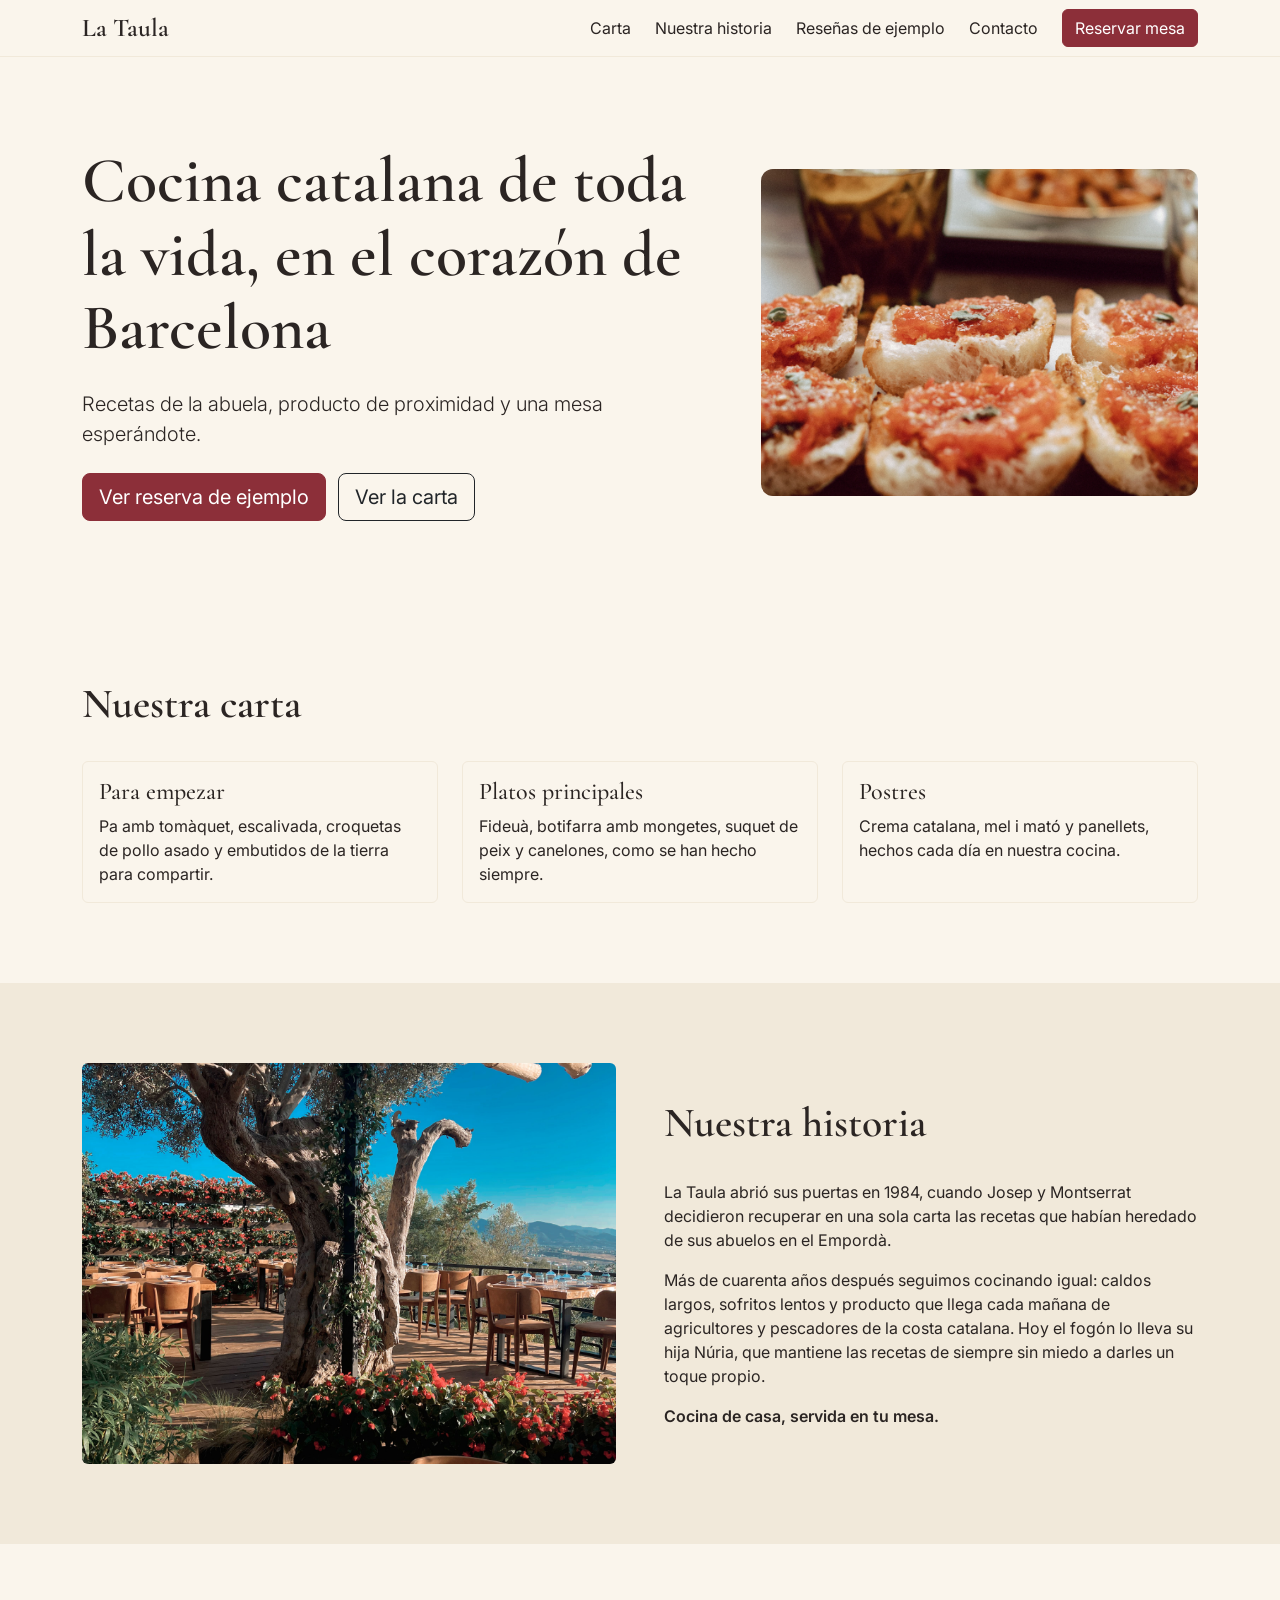
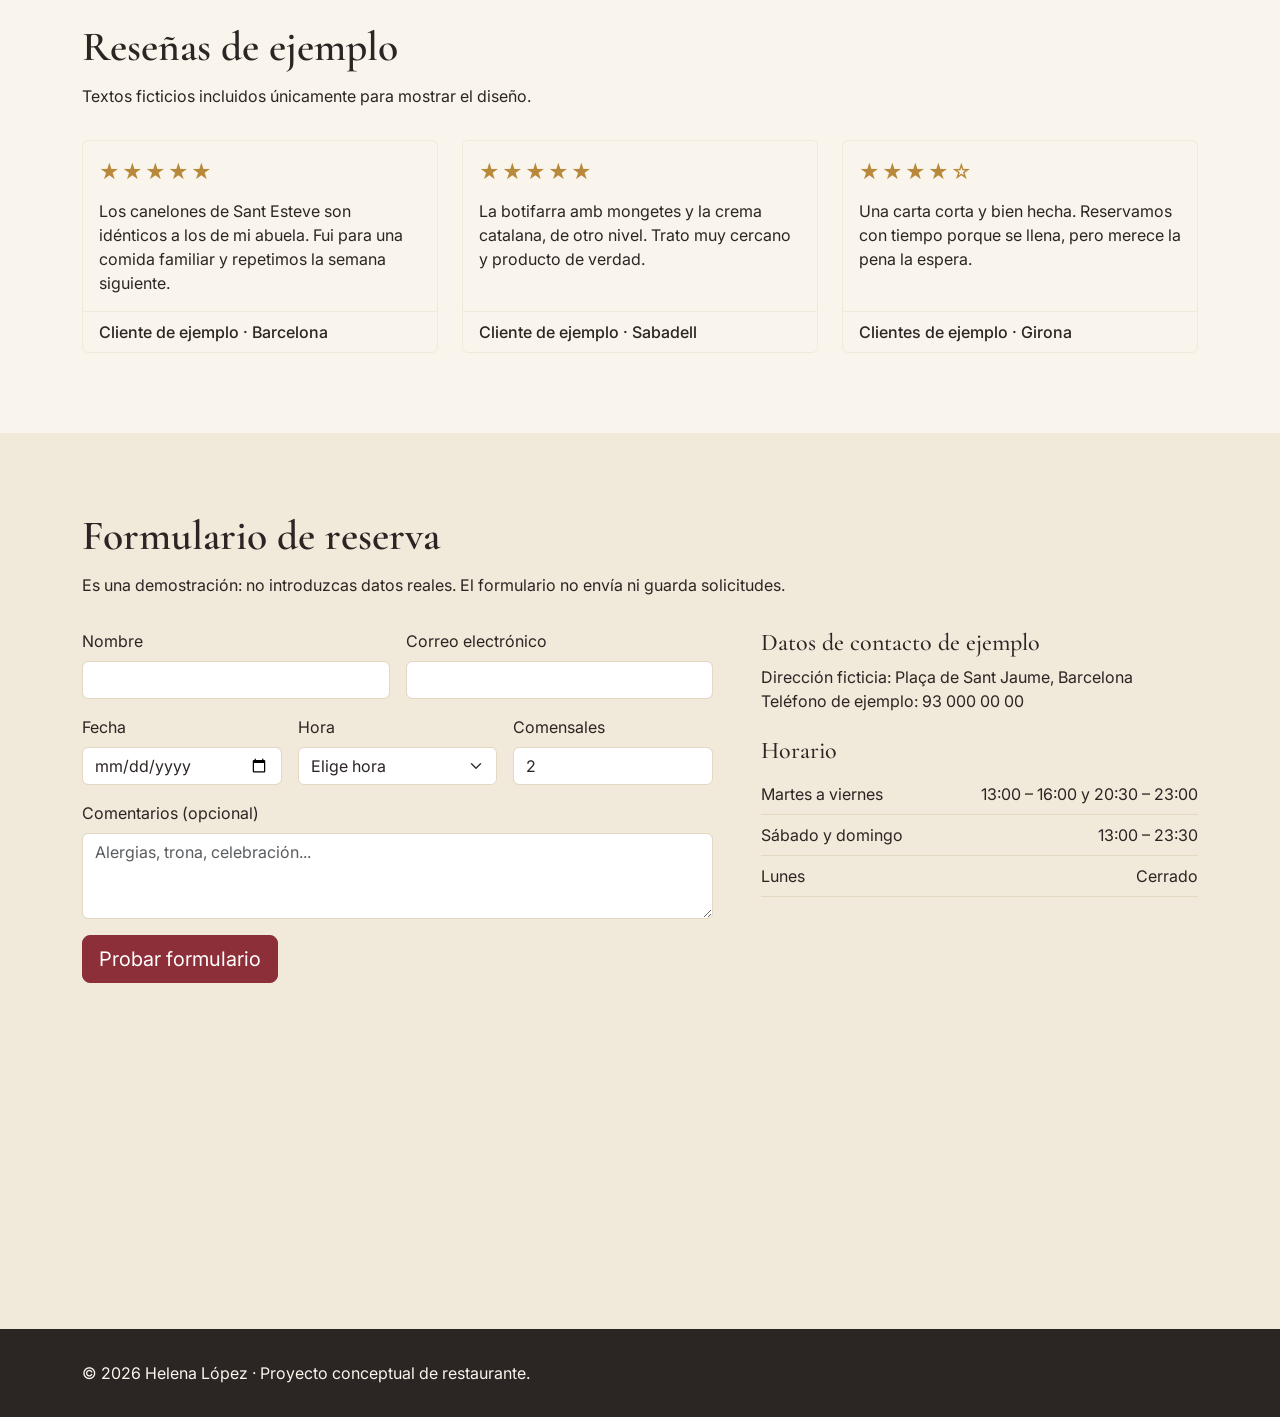
==== index.html @ 728636de "Configura portada para compartir Co-authored-by: Copilot <223556219+Copilot@users.noreply.github.com" ====
<!DOCTYPE html>
<html lang="es">

<head>
    <meta charset="UTF-8">
    <meta name="viewport" content="width=device-width, initial-scale=1">
    <title>La Taula — Cocina catalana tradicional en Barcelona</title>
    <meta name="description"
        content="Restaurante de cocina catalana tradicional en Barcelona. Recetas de siempre, producto de proximidad y una mesa esperándote.">
    <meta property="og:type" content="website">
    <meta property="og:title" content="La Taula — Cocina catalana tradicional en Barcelona">
    <meta property="og:description"
        content="Un proyecto conceptual de restaurante catalán: sabores de casa, tradición y diseño web.">
    <meta property="og:image" content="https://la-taula.vercel.app/img/cover.svg">
    <meta property="og:image:width" content="1200">
    <meta property="og:image:height" content="630">
    <meta name="twitter:card" content="summary_large_image">
    <meta name="twitter:image" content="https://la-taula.vercel.app/img/cover.svg">

    <link rel="preconnect" href="https://fonts.googleapis.com">
    <link rel="preconnect" href="https://fonts.gstatic.com" crossorigin>
    <link
        href="https://fonts.googleapis.com/css2?family=Cormorant+Garamond:wght@500;600;700&family=Inter:wght@400;500;600&display=swap"
        rel="stylesheet">

    <link href="https://cdn.jsdelivr.net/npm/bootstrap@5.3.3/dist/css/bootstrap.min.css" rel="stylesheet">
    <link href="css/style.css" rel="stylesheet">
</head>

<body>

    <header>
        <nav class="navbar navbar-expand-lg fixed-top">
            <div class="container">
                <a class="navbar-brand" href="#inicio">La Taula</a>
                <button class="navbar-toggler" type="button" data-bs-toggle="collapse" data-bs-target="#menu"
                    aria-controls="menu" aria-expanded="false" aria-label="Abrir menú">
                    <span class="navbar-toggler-icon"></span>
                </button>
                <div class="collapse navbar-collapse" id="menu">
                    <ul class="navbar-nav ms-auto align-items-lg-center gap-lg-2">
                        <li class="nav-item"><a class="nav-link" href="#carta">Carta</a></li>
                        <li class="nav-item"><a class="nav-link" href="#historia">Nuestra historia</a></li>
                        <li class="nav-item"><a class="nav-link" href="#opiniones">Reseñas de ejemplo</a></li>
                        <li class="nav-item"><a class="nav-link" href="#contacto">Contacto</a></li>
                        <li class="nav-item ms-lg-2"><a class="btn btn-primary" href="#contacto">Reservar mesa</a></li>
                    </ul>
                </div>
            </div>
        </nav>
    </header>

    <main>

        <section id="inicio" class="hero">
            <div class="container">
                <div class="row align-items-center g-5">
                    <div class="col-lg-7">
                        <h1>Cocina catalana de toda la vida, en el corazón de Barcelona</h1>
                        <p class="lead my-4">
                            Recetas de la abuela, producto de proximidad y una mesa esperándote.
                        </p>
                        <a class="btn btn-primary btn-lg me-2" href="#contacto">Ver reserva de ejemplo</a>
                        <a class="btn btn-outline-dark btn-lg" href="#carta">Ver la carta</a>
                    </div>
                    <div class="col-lg-5">
                        <div class="hero-img"><img src="img/hero.jpg" class="img-fluid rounded"
                                alt="Plato de cocina catalana servido en la mesa">
                        </div>
                    </div>
                </div>
            </div>
        </section>

        <section id="carta" class="section">
            <div class="container">
                <h2>Nuestra carta</h2>

                <div class="row g-4">

                    <div class="col-md-4">
                        <article class="card h-100">
                            <div class="card-body">
                                <h3 class="card-title h4">Para empezar</h3>
                                <p class="card-text">Pa amb tomàquet, escalivada, croquetas de pollo asado y embutidos
                                    de la tierra para compartir.</p>
                            </div>
                        </article>
                    </div>

                    <div class="col-md-4">
                        <article class="card h-100">
                            <div class="card-body">
                                <h3 class="card-title h4">Platos principales</h3>
                                <p class="card-text">Fideuà, botifarra amb mongetes, suquet de peix y canelones, como
                                    se han hecho siempre.</p>
                            </div>
                        </article>
                    </div>

                    <div class="col-md-4">
                        <article class="card h-100">
                            <div class="card-body">
                                <h3 class="card-title h4">Postres</h3>
                                <p class="card-text">Crema catalana, mel i mató y panellets, hechos cada día en nuestra
                                    cocina.</p>
                            </div>
                        </article>
                    </div>

                </div>
            </div>
        </section>

        <section id="historia" class="section section-alt">
            <div class="container">
                <div class="row align-items-center g-5">

                    <div class="col-md-6">
                        <h2>Nuestra historia</h2>
                        <p>
                            La Taula abrió sus puertas en 1984, cuando Josep y Montserrat decidieron
                            recuperar en una sola carta las recetas que habían heredado de sus abuelos
                            en el Empordà.
                        </p>
                        <p>
                            Más de cuarenta años después seguimos cocinando igual: caldos largos, sofritos
                            lentos y producto que llega cada mañana de agricultores y pescadores de la
                            costa catalana. Hoy el fogón lo lleva su hija Núria, que mantiene las
                            recetas de siempre sin miedo a darles un toque propio.
                        </p>
                        <p class="mb-0 fw-semibold">Cocina de casa, servida en tu mesa.</p>
                    </div>

                    <div class="col-md-6 order-md-first">
                        <img src="img/historia.jpg" class="img-fluid rounded historia-img"
                            alt="Interior de un restaurante de cocina catalana">
                    </div>

                </div>
            </div>
        </section>

        <section id="opiniones" class="section">
            <div class="container">
                <h2>Reseñas de ejemplo</h2>
                <p class="section-intro">Textos ficticios incluidos únicamente para mostrar el diseño.</p>

                <div class="row g-4">

                    <div class="col-md-4">
                        <figure class="card h-100 mb-0">
                            <div class="card-body">
                                <p class="estrellas" aria-label="5 de 5 estrellas">★★★★★</p>
                                <blockquote class="card-text">
                                    Los canelones de Sant Esteve son idénticos a los de mi abuela. Fui para una comida
                                    familiar y repetimos la semana siguiente.
                                </blockquote>
                            </div>
                            <figcaption class="card-footer">Cliente de ejemplo · Barcelona</figcaption>
                        </figure>
                    </div>

                    <div class="col-md-4">
                        <figure class="card h-100 mb-0">
                            <div class="card-body">
                                <p class="estrellas" aria-label="5 de 5 estrellas">★★★★★</p>
                                <blockquote class="card-text">
                                    La botifarra amb mongetes y la crema catalana, de otro nivel. Trato muy cercano y
                                    producto de verdad.
                                </blockquote>
                            </div>
                            <figcaption class="card-footer">Cliente de ejemplo · Sabadell</figcaption>
                        </figure>
                    </div>

                    <div class="col-md-4">
                        <figure class="card h-100 mb-0">
                            <div class="card-body">
                                <p class="estrellas" aria-label="4 de 5 estrellas">★★★★☆</p>
                                <blockquote class="card-text">
                                    Una carta corta y bien hecha. Reservamos con tiempo porque se llena, pero merece la
                                    pena la espera.
                                </blockquote>
                            </div>
                            <figcaption class="card-footer">Clientes de ejemplo · Girona</figcaption>
                        </figure>
                    </div>

                </div>
            </div>
        </section>

        <section id="contacto" class="section section-alt">
            <div class="container">
                <h2>Formulario de reserva</h2>
                <p class="section-intro">Es una demostración: no introduzcas datos reales. El formulario no envía ni
                    guarda solicitudes.</p>

                <div class="row g-5">

                    <div class="col-lg-7">
                        <form id="form-reserva">
                            <div class="row g-3">

                                <div class="col-md-6">
                                    <label for="nombre" class="form-label">Nombre</label>
                                    <input type="text" class="form-control" id="nombre" required>
                                </div>

                                <div class="col-md-6">
                                    <label for="email" class="form-label">Correo electrónico</label>
                                    <input type="email" class="form-control" id="email" required>
                                </div>

                                <div class="col-md-4">
                                    <label for="fecha" class="form-label">Fecha</label>
                                    <input type="date" class="form-control" id="fecha" required>
                                </div>

                                <div class="col-md-4">
                                    <label for="hora" class="form-label">Hora</label>
                                    <select class="form-select" id="hora" required>
                                        <option value="" selected disabled>Elige hora</option>
                                        <option>13:00</option>
                                        <option>13:30</option>
                                        <option>14:00</option>
                                        <option>14:30</option>
                                        <option>20:30</option>
                                        <option>21:00</option>
                                        <option>21:30</option>
                                    </select>
                                </div>

                                <div class="col-md-4">
                                    <label for="comensales" class="form-label">Comensales</label>
                                    <input type="number" class="form-control" id="comensales" min="1" max="12" value="2"
                                        required>
                                </div>

                                <div class="col-12">
                                    <label for="mensaje" class="form-label">Comentarios (opcional)</label>
                                    <textarea class="form-control" id="mensaje" rows="3"
                                        placeholder="Alergias, trona, celebración..."></textarea>
                                </div>

                                <div class="col-12">
                                    <button type="submit" class="btn btn-primary btn-lg">Probar formulario</button>
                                </div>

                            </div>
                        </form>

                        <div id="aviso-reserva" class="alert alert-info d-none mt-4" role="status">
                            Gracias, hemos recibido tu solicitud. Te confirmaremos la reserva por correo.
                        </div>
                    </div>

                    <div class="col-lg-5">
                        <h3 class="h4">Datos de contacto de ejemplo</h3>
                        <p>Dirección ficticia: Plaça de Sant Jaume, Barcelona<br>Teléfono de ejemplo: 93 000 00 00</p>

                        <h3 class="h4 mt-4">Horario</h3>
                        <ul class="list-unstyled horario">
                            <li><span>Martes a viernes</span><span>13:00 – 16:00 y 20:30 – 23:00</span></li>
                            <li><span>Sábado y domingo</span><span>13:00 – 23:30</span></li>
                            <li><span>Lunes</span><span>Cerrado</span></li>
                        </ul>

                        <div class="ratio ratio-4x3 mt-4">
                            <iframe src="https://www.google.com/maps?q=Pla%C3%A7a+de+Sant+Jaume,+Barcelona&output=embed"
                                title="Mapa de referencia en Plaça de Sant Jaume" loading="lazy" style="border:0"
                                allowfullscreen></iframe>
                        </div>
                    </div>

                </div>
            </div>
        </section>

    </main>

    <footer class="footer">
        <div class="container">
            <p class="mb-0">© 2026 Helena López · Proyecto conceptual de restaurante.</p>
        </div>
    </footer>

    <script src="https://cdn.jsdelivr.net/npm/bootstrap@5.3.3/dist/js/bootstrap.bundle.min.js"></script>

    <script>
        const form = document.getElementById("form-reserva");
        const aviso = document.getElementById("aviso-reserva");

        form.addEventListener("submit", (event) => {
            event.preventDefault();
            aviso.classList.remove("d-none");
            form.reset();
        });
    </script>
</body>

</html>
---- css/style.css ----
:root {
    --color-fondo: #FAF5EC;
    --color-texto: #2B2523;
    --color-acento: #8C2F39;
    --color-detalle: #B8893B;
    --color-fondo-alt: #F1E9DA;

    --fuente-titulos: "Cormorant Garamond", serif;
    --fuente-texto: "Inter", system-ui, sans-serif;

    --bs-body-bg: var(--color-fondo);
    --bs-body-color: var(--color-texto);
    --bs-body-font-family: var(--fuente-texto);
    --bs-link-color: var(--color-acento);
    --bs-link-hover-color: #6f232c;
}

html {
    scroll-behavior: smooth;
    scroll-padding-top: 80px;
}

h1,
h2,
h3,
.navbar-brand {
    font-family: var(--fuente-titulos);
    font-weight: 600;
    line-height: 1.15;
}

h1 {
    font-size: clamp(2.4rem, 6vw, 4rem);
}

h2 {
    font-size: clamp(1.9rem, 4vw, 2.6rem);
    margin-bottom: 2rem;
}

.navbar {
    background-color: rgba(250, 245, 236, 0.95);
    border-bottom: 1px solid var(--color-fondo-alt);
}

.navbar-brand {
    font-size: 1.6rem;
    color: var(--color-texto);
}

.nav-link {
    color: var(--color-texto);
}

.nav-link:hover {
    color: var(--color-acento);
}

.btn-primary {
    --bs-btn-bg: var(--color-acento);
    --bs-btn-border-color: var(--color-acento);
    --bs-btn-hover-bg: #6f232c;
    --bs-btn-hover-border-color: #6f232c;
    --bs-btn-active-bg: #6f232c;
    --bs-btn-active-border-color: #6f232c;
    --bs-btn-color: #fff;
    --bs-btn-hover-color: #fff;
}

.hero {
    padding: 9rem 0 5rem;
}

.section {
    padding: 5rem 0;
}

.section-alt {
    background-color: var(--color-fondo-alt);
}

.hero-img {
    background-color: var(--color-fondo-alt);
    border-radius: 12px;
    overflow: hidden;
    aspect-ratio: 4 / 3;
}

.hero-img img,
.historia-img {
    display: block;
    width: 100%;
    height: 100%;
    object-fit: cover;
}

.historia-img {
    height: auto;
    aspect-ratio: 4 / 3;
    background-color: #E4D8C3;
    border-radius: 12px;
}

.section-intro {
    margin-top: -1.25rem;
    margin-bottom: 2rem;
}

.card {
    border-color: var(--color-fondo-alt);
}

.estrellas {
    color: var(--color-detalle);
    font-size: 1.25rem;
    letter-spacing: 2px;
    margin-bottom: 0.75rem;
}

.card-footer {
    background-color: transparent;
    border-top: 1px solid var(--color-fondo-alt);
    font-weight: 500;
}

.form-control,
.form-select {
    background-color: #fff;
    border-color: #E4D8C3;
}

.form-control:focus,
.form-select:focus {
    border-color: var(--color-acento);
    box-shadow: 0 0 0 0.25rem rgba(140, 47, 57, 0.2);
}

.horario li {
    display: flex;
    flex-wrap: wrap;
    justify-content: space-between;
    gap: 1rem;
    padding: 0.5rem 0;
    border-bottom: 1px solid #E4D8C3;
}

.footer {
    background-color: var(--color-texto);
    color: var(--color-fondo);
    padding: 2rem 0;
}
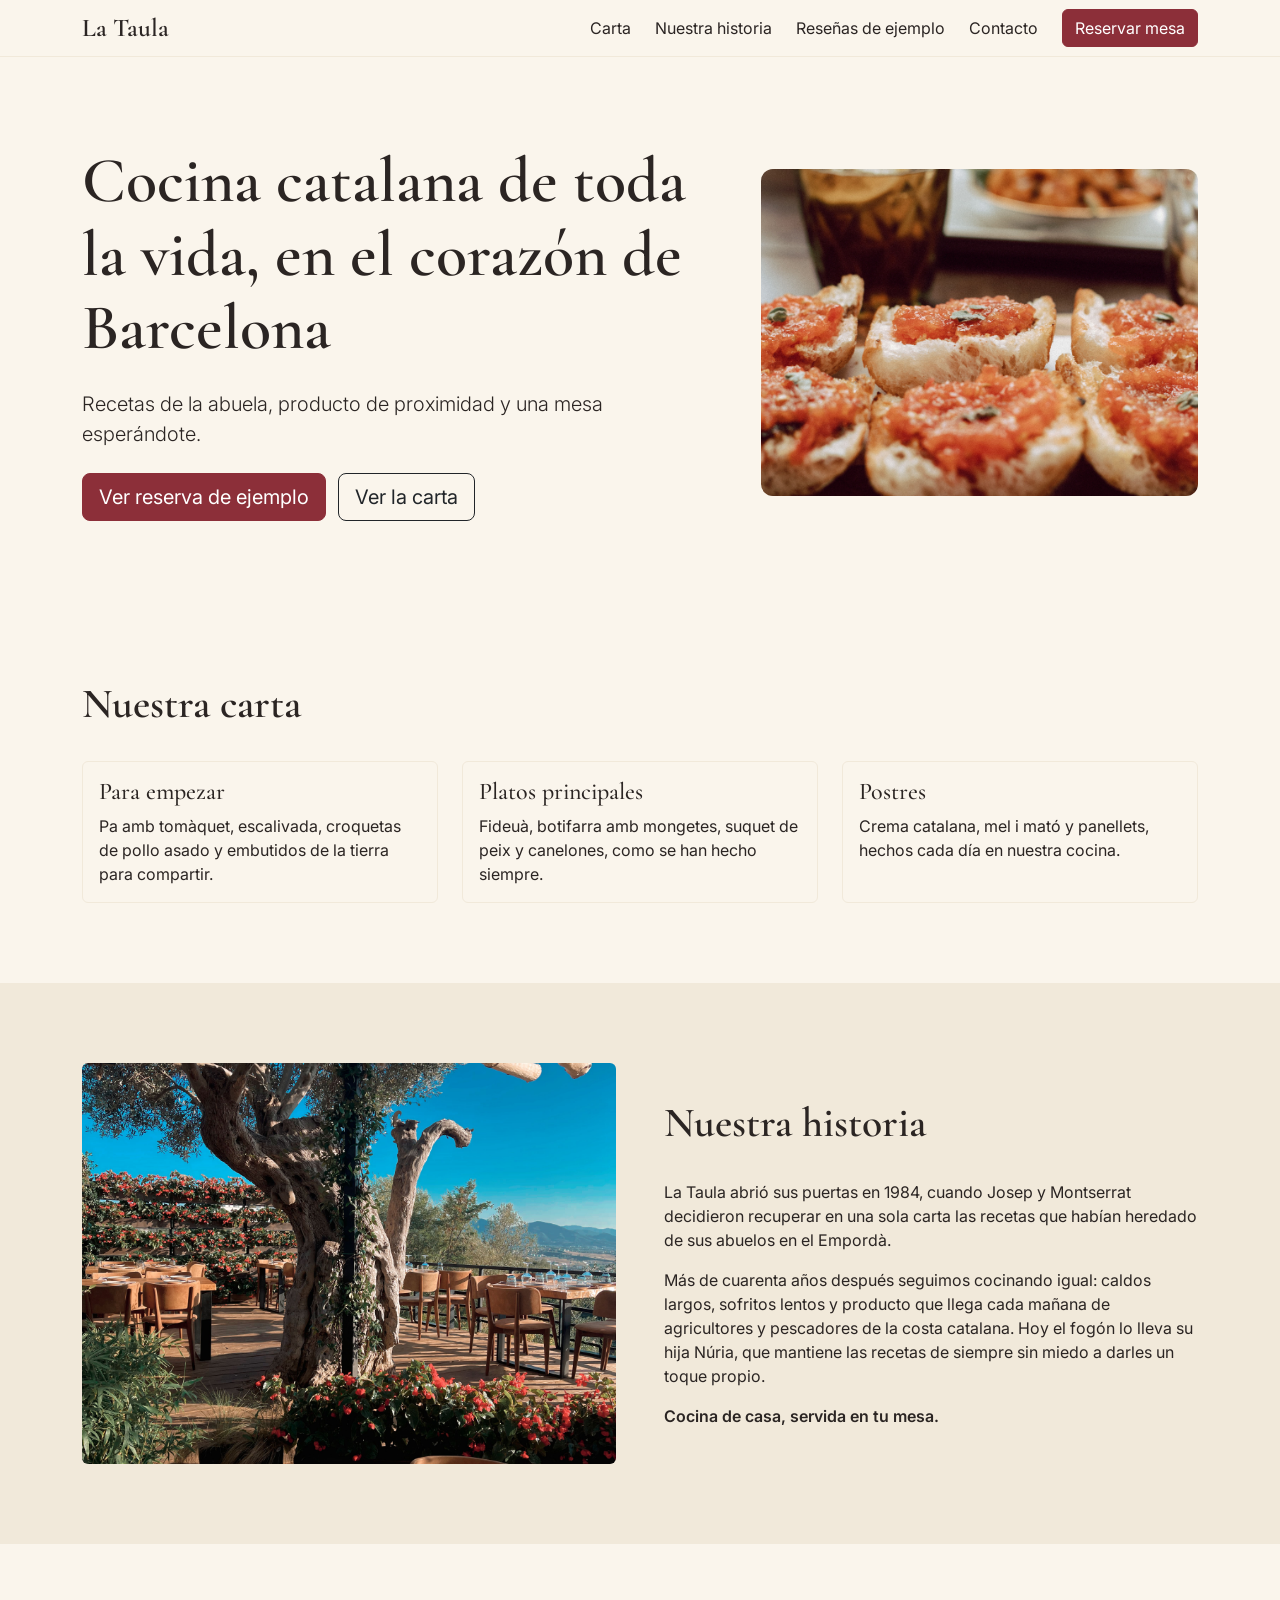
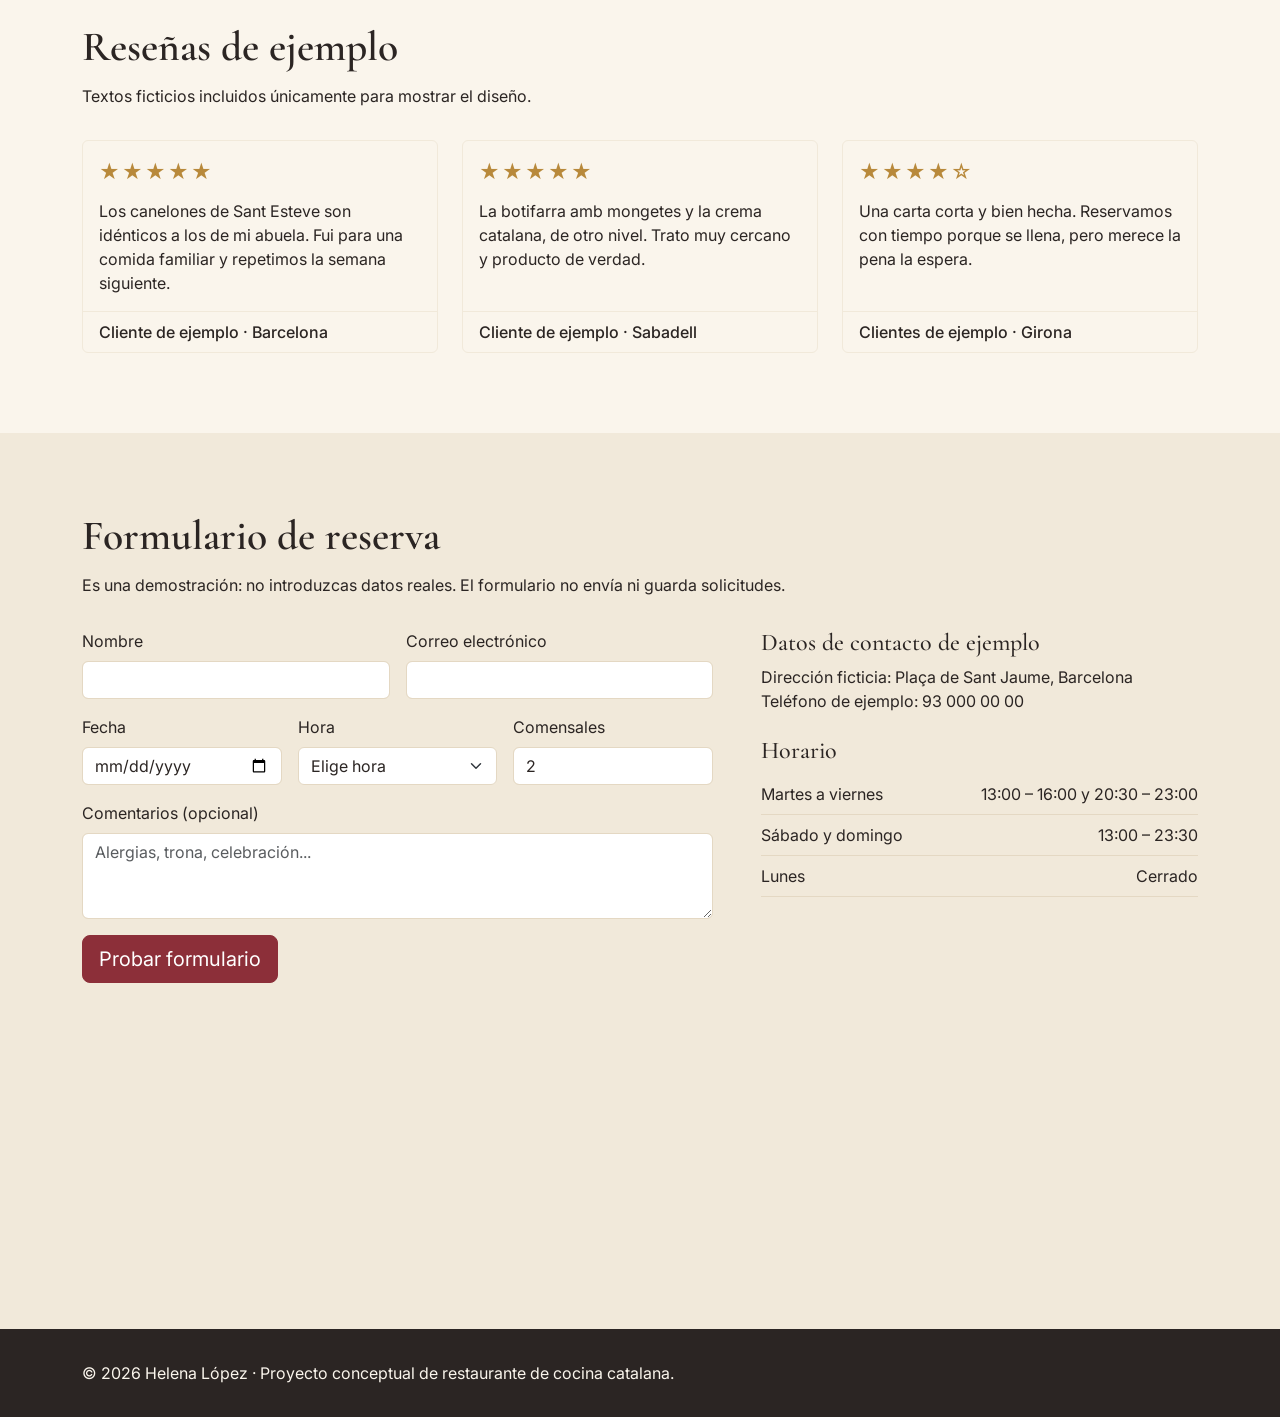
==== commit 8514af9e: "Describe el concepto del restaurante en el pie de página" ====
--- a/index.html
+++ b/index.html
@@ -4,7 +4,7 @@
 <head>
     <meta charset="UTF-8">
     <meta name="viewport" content="width=device-width, initial-scale=1">
-    <title>La Taula — Cocina catalana tradicional en Barcelona</title>
+    <title>La Taula</title>
     <meta name="description"
         content="Restaurante de cocina catalana tradicional en Barcelona. Recetas de siempre, producto de proximidad y una mesa esperándote.">
     <meta property="og:type" content="website">
@@ -282,7 +282,7 @@
 
     <footer class="footer">
         <div class="container">
-            <p class="mb-0">© 2026 Helena López · Proyecto conceptual de restaurante.</p>
+            <p class="mb-0">© 2026 Helena López · Proyecto conceptual de restaurante de cocina catalana.</p>
         </div>
     </footer>
 
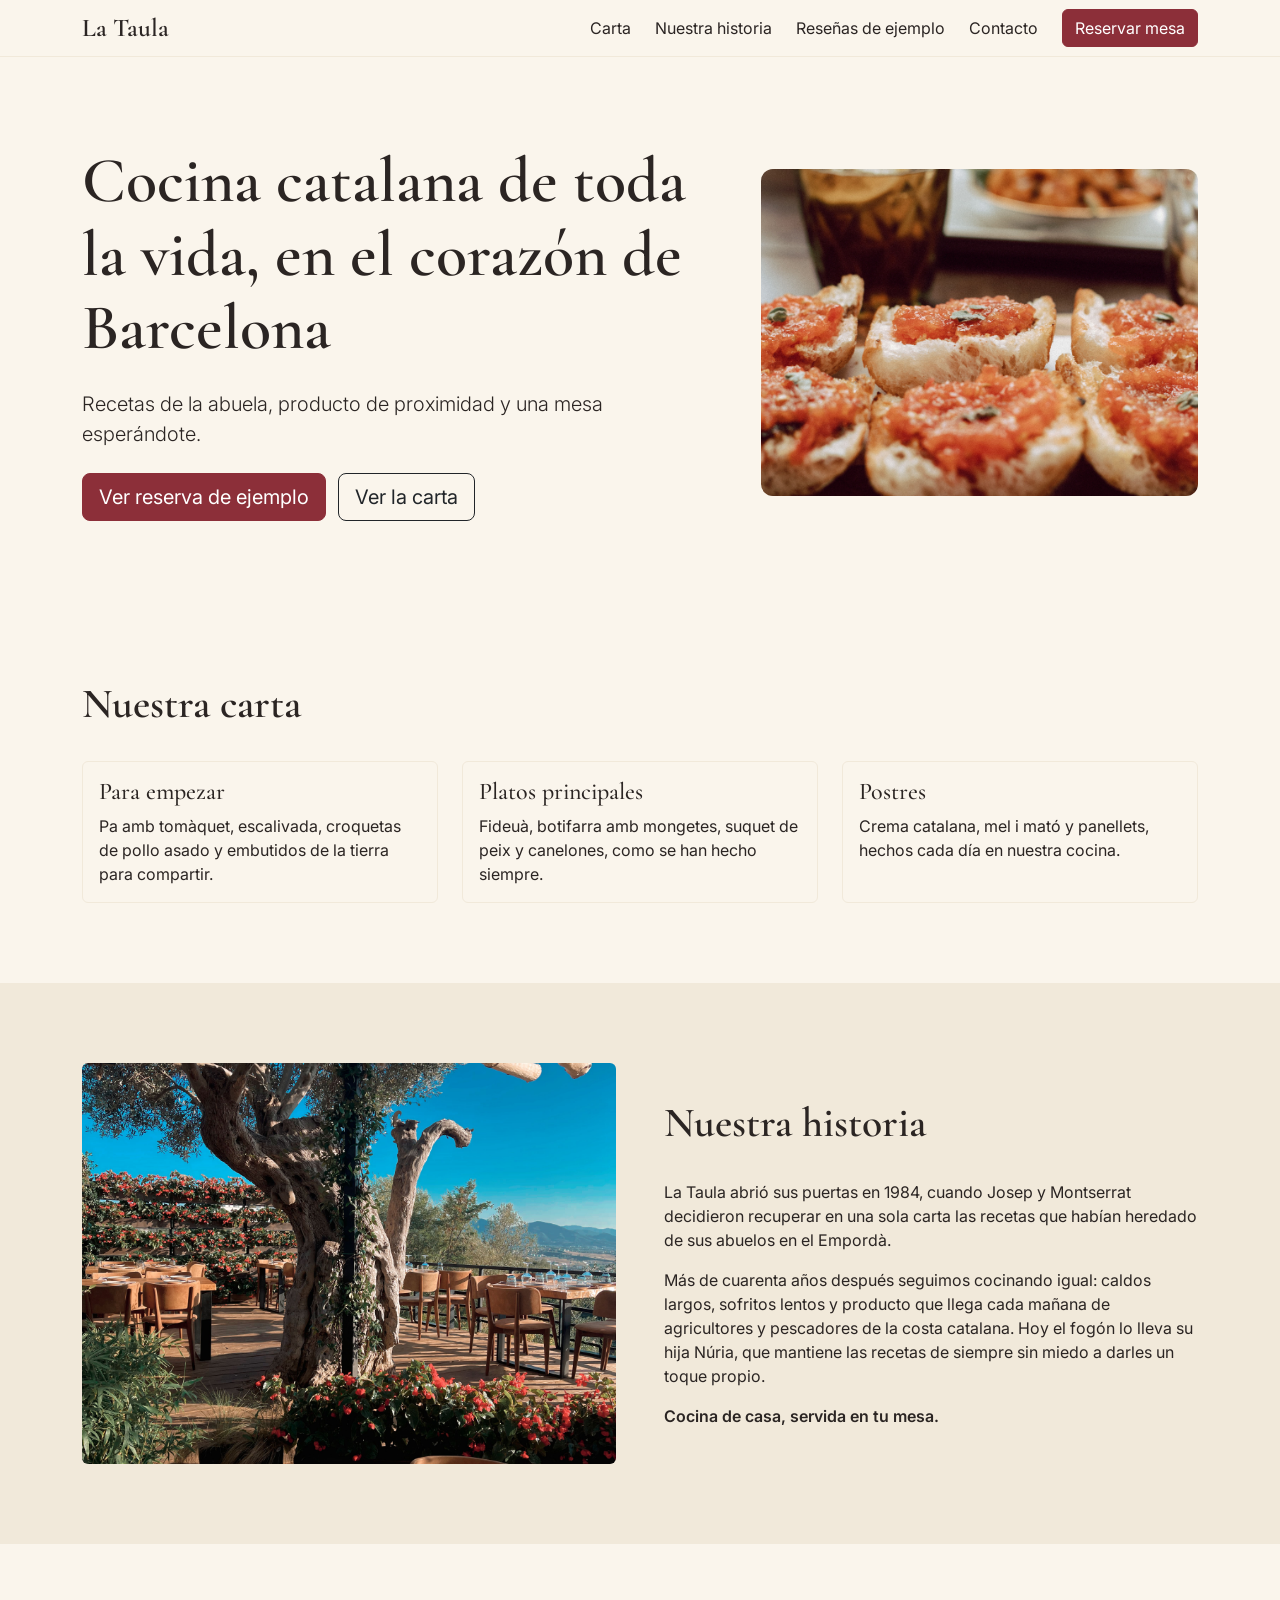
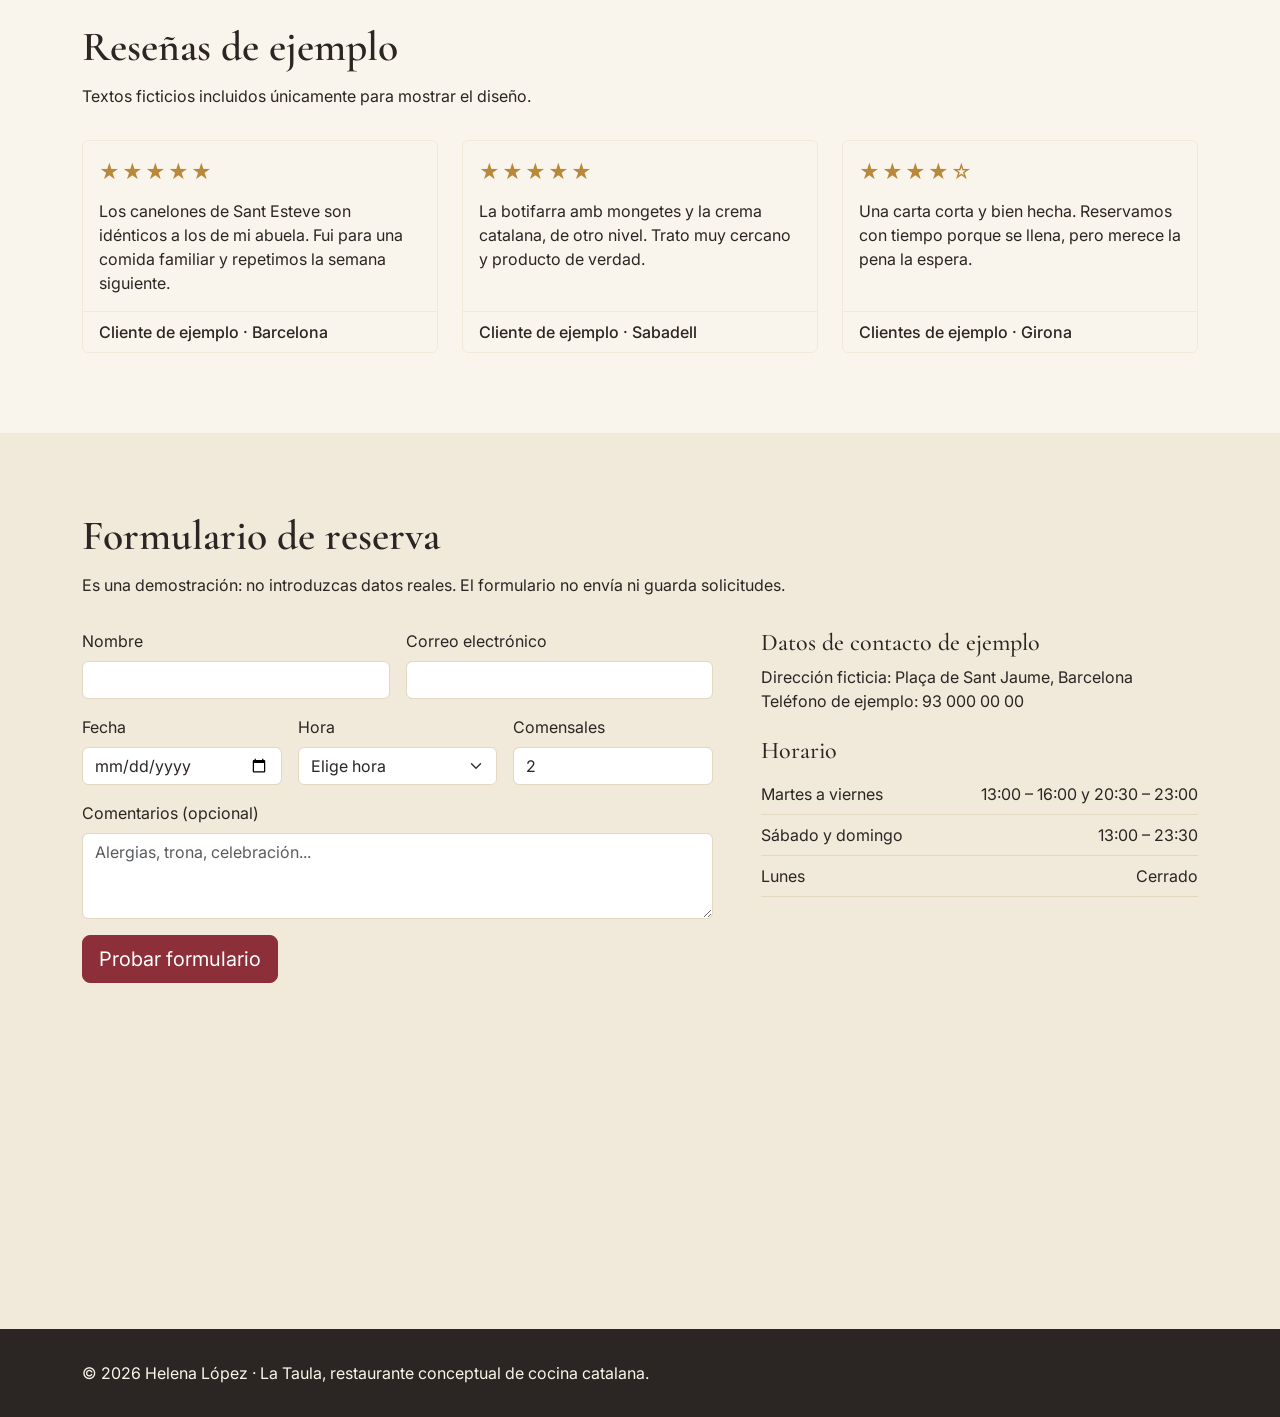
==== commit 398b48df: "Actualiza el título y los créditos del sitio" ====
--- a/index.html
+++ b/index.html
@@ -4,11 +4,11 @@
 <head>
     <meta charset="UTF-8">
     <meta name="viewport" content="width=device-width, initial-scale=1">
-    <title>La Taula</title>
+    <title>La Taula — Restaurante de cocina catalana en Barcelona</title>
     <meta name="description"
         content="Restaurante de cocina catalana tradicional en Barcelona. Recetas de siempre, producto de proximidad y una mesa esperándote.">
     <meta property="og:type" content="website">
-    <meta property="og:title" content="La Taula — Cocina catalana tradicional en Barcelona">
+    <meta property="og:title" content="La Taula — Restaurante de cocina catalana en Barcelona">
     <meta property="og:description"
         content="Un proyecto conceptual de restaurante catalán: sabores de casa, tradición y diseño web.">
     <meta property="og:image" content="https://la-taula.vercel.app/img/cover.svg">
@@ -282,7 +282,7 @@
 
     <footer class="footer">
         <div class="container">
-            <p class="mb-0">© 2026 Helena López · Proyecto conceptual de restaurante de cocina catalana.</p>
+            <p class="mb-0">© 2026 Helena López · La Taula, restaurante conceptual de cocina catalana.</p>
         </div>
     </footer>
 
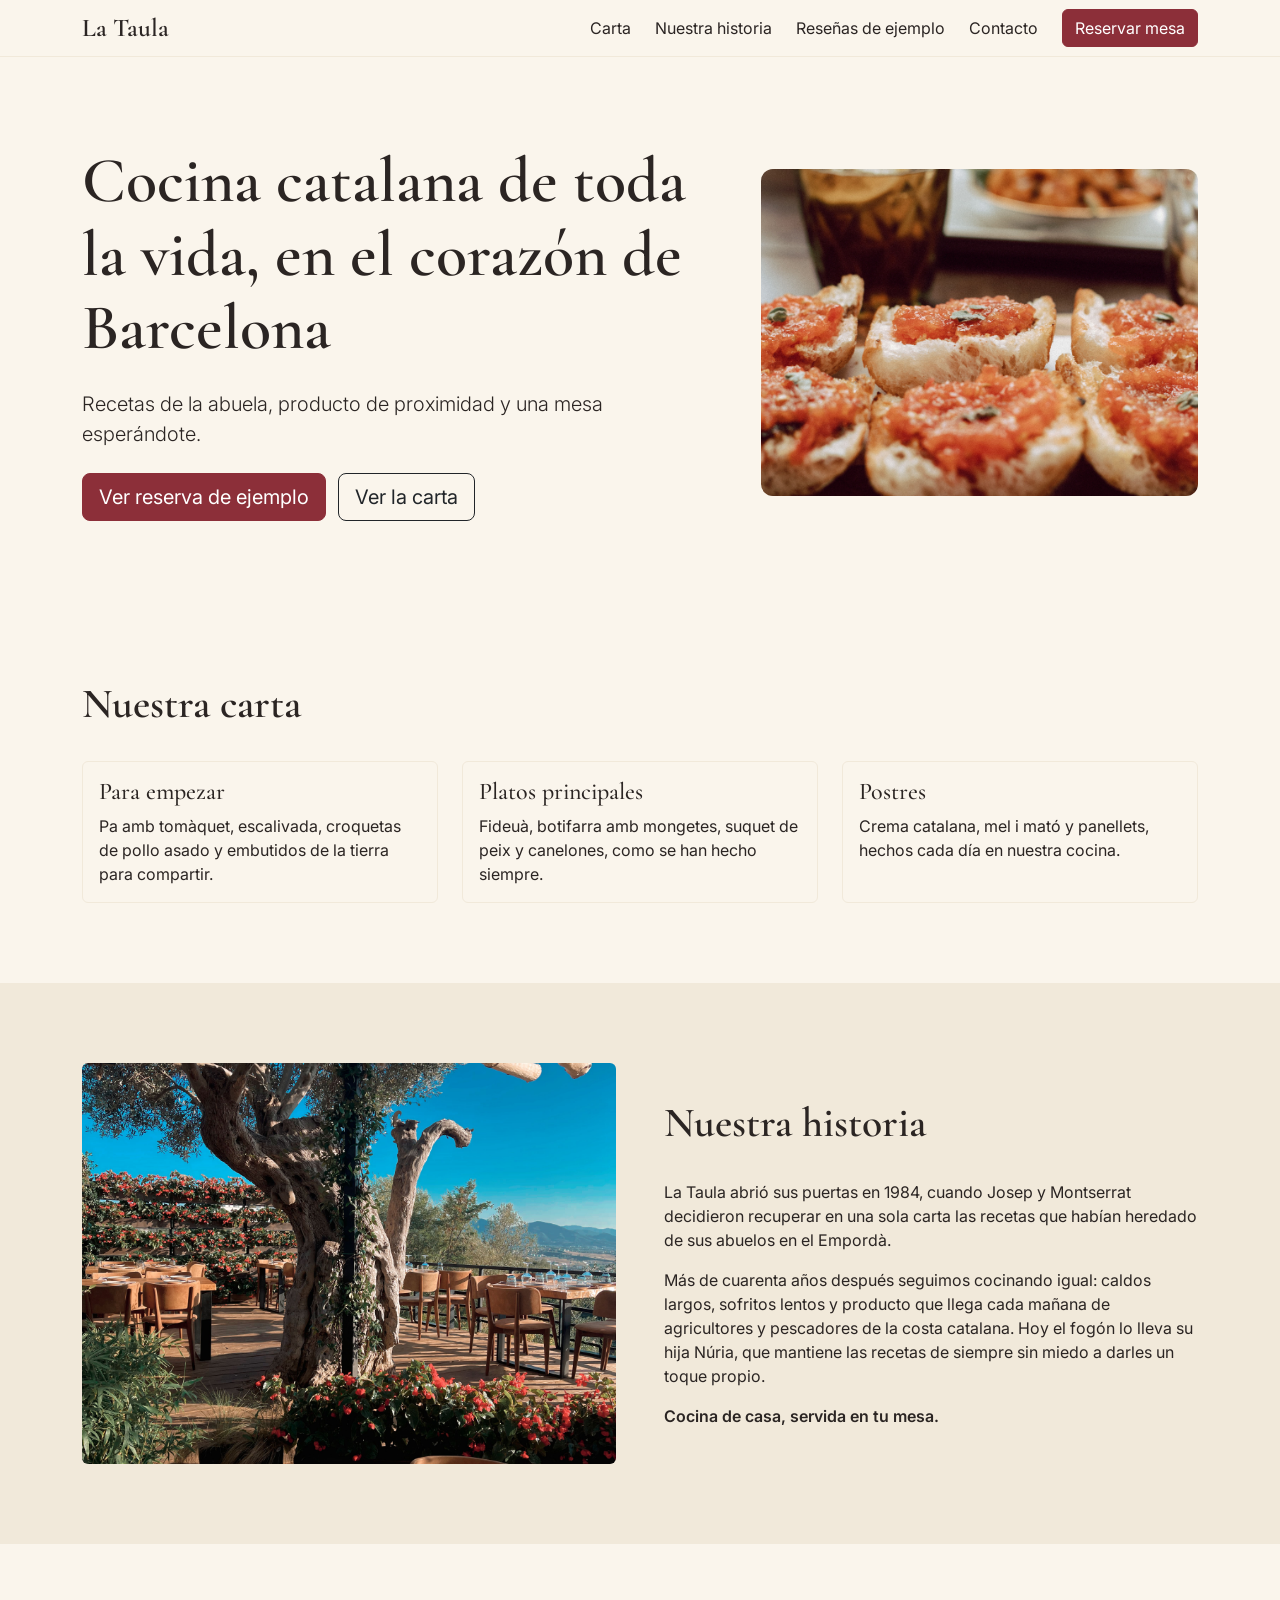
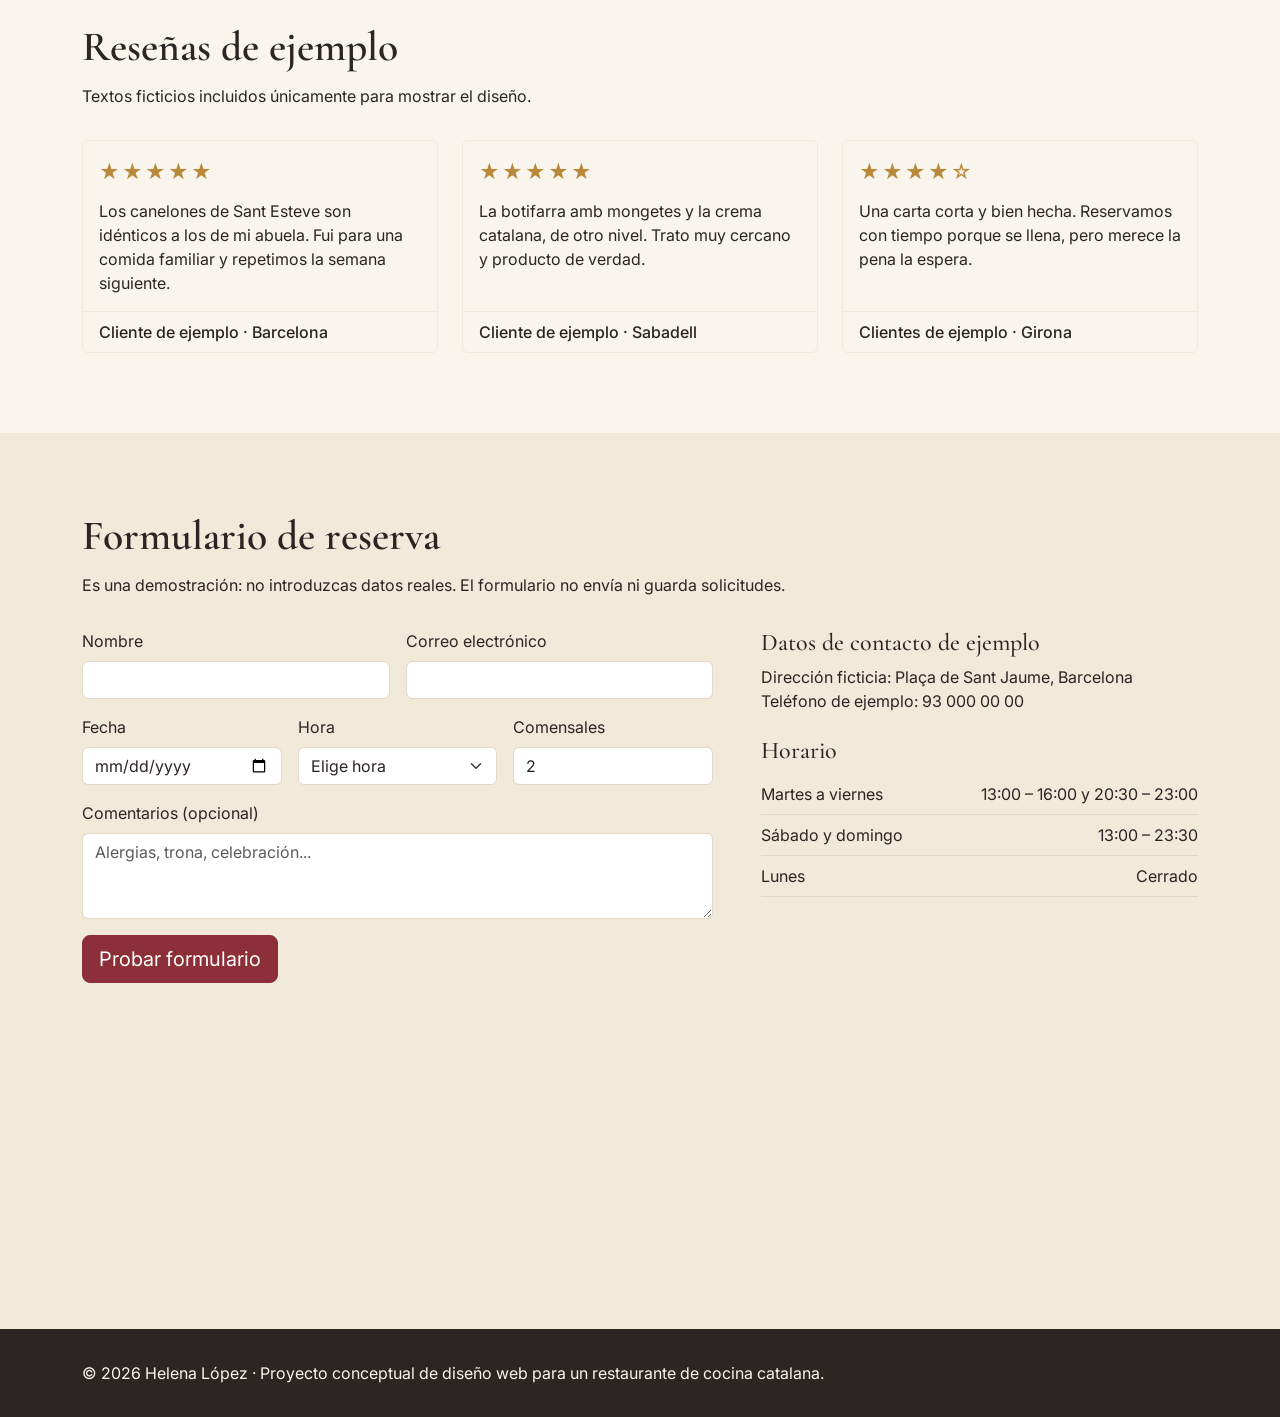
==== commit 33119306: "Usa captura de la web como portada del proyecto Co-authored-by: Copilot <223556219+Copilot@users.nor" ====
--- a/index.html
+++ b/index.html
@@ -4,18 +4,18 @@
 <head>
     <meta charset="UTF-8">
     <meta name="viewport" content="width=device-width, initial-scale=1">
-    <title>La Taula — Restaurante de cocina catalana en Barcelona</title>
+    <title>La Taula</title>
     <meta name="description"
         content="Restaurante de cocina catalana tradicional en Barcelona. Recetas de siempre, producto de proximidad y una mesa esperándote.">
     <meta property="og:type" content="website">
     <meta property="og:title" content="La Taula — Restaurante de cocina catalana en Barcelona">
     <meta property="og:description"
         content="Un proyecto conceptual de restaurante catalán: sabores de casa, tradición y diseño web.">
-    <meta property="og:image" content="https://la-taula.vercel.app/img/cover.svg">
-    <meta property="og:image:width" content="1200">
-    <meta property="og:image:height" content="630">
+    <meta property="og:image" content="https://la-taula.vercel.app/img/cover.png">
+    <meta property="og:image:width" content="563">
+    <meta property="og:image:height" content="295">
     <meta name="twitter:card" content="summary_large_image">
-    <meta name="twitter:image" content="https://la-taula.vercel.app/img/cover.svg">
+    <meta name="twitter:image" content="https://la-taula.vercel.app/img/cover.png">
 
     <link rel="preconnect" href="https://fonts.googleapis.com">
     <link rel="preconnect" href="https://fonts.gstatic.com" crossorigin>
@@ -282,7 +282,7 @@
 
     <footer class="footer">
         <div class="container">
-            <p class="mb-0">© 2026 Helena López · La Taula, restaurante conceptual de cocina catalana.</p>
+            <p class="mb-0">© 2026 Helena López · Proyecto conceptual de diseño web para un restaurante de cocina catalana.</p>
         </div>
     </footer>
 
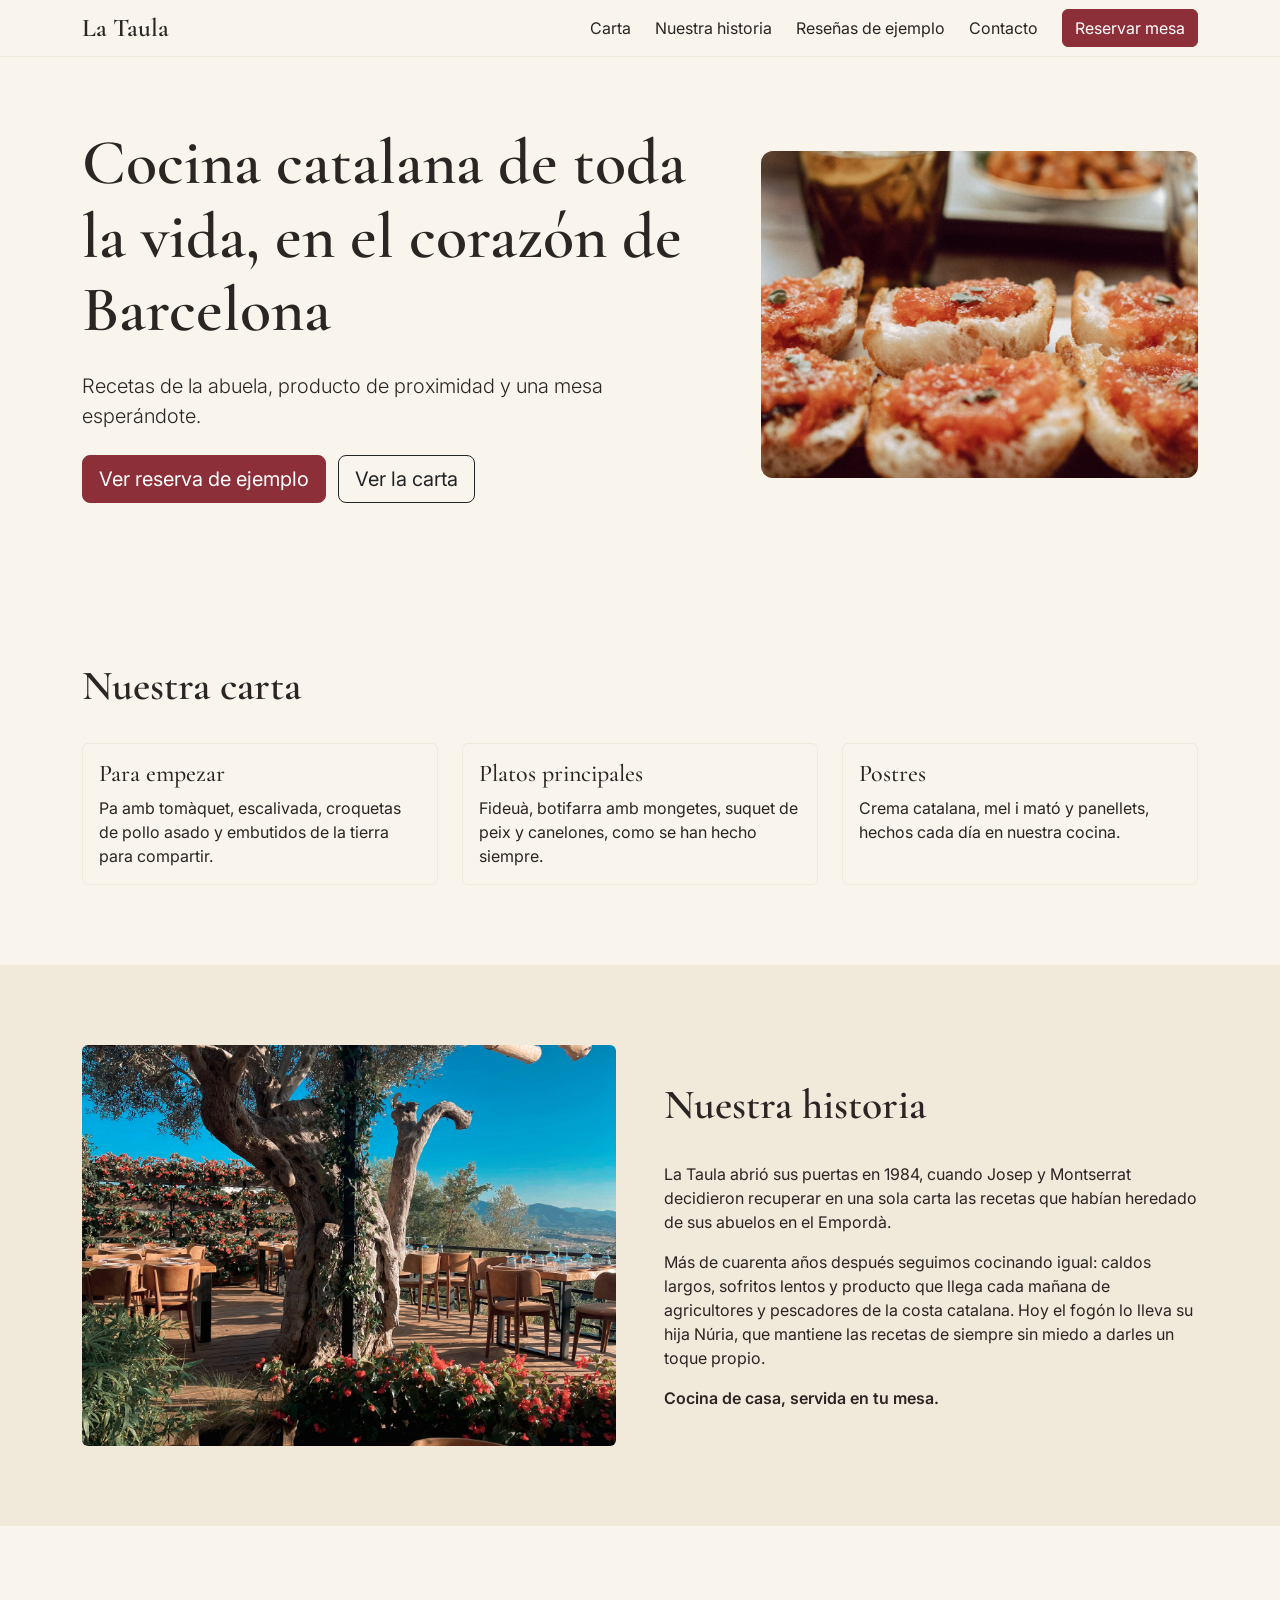
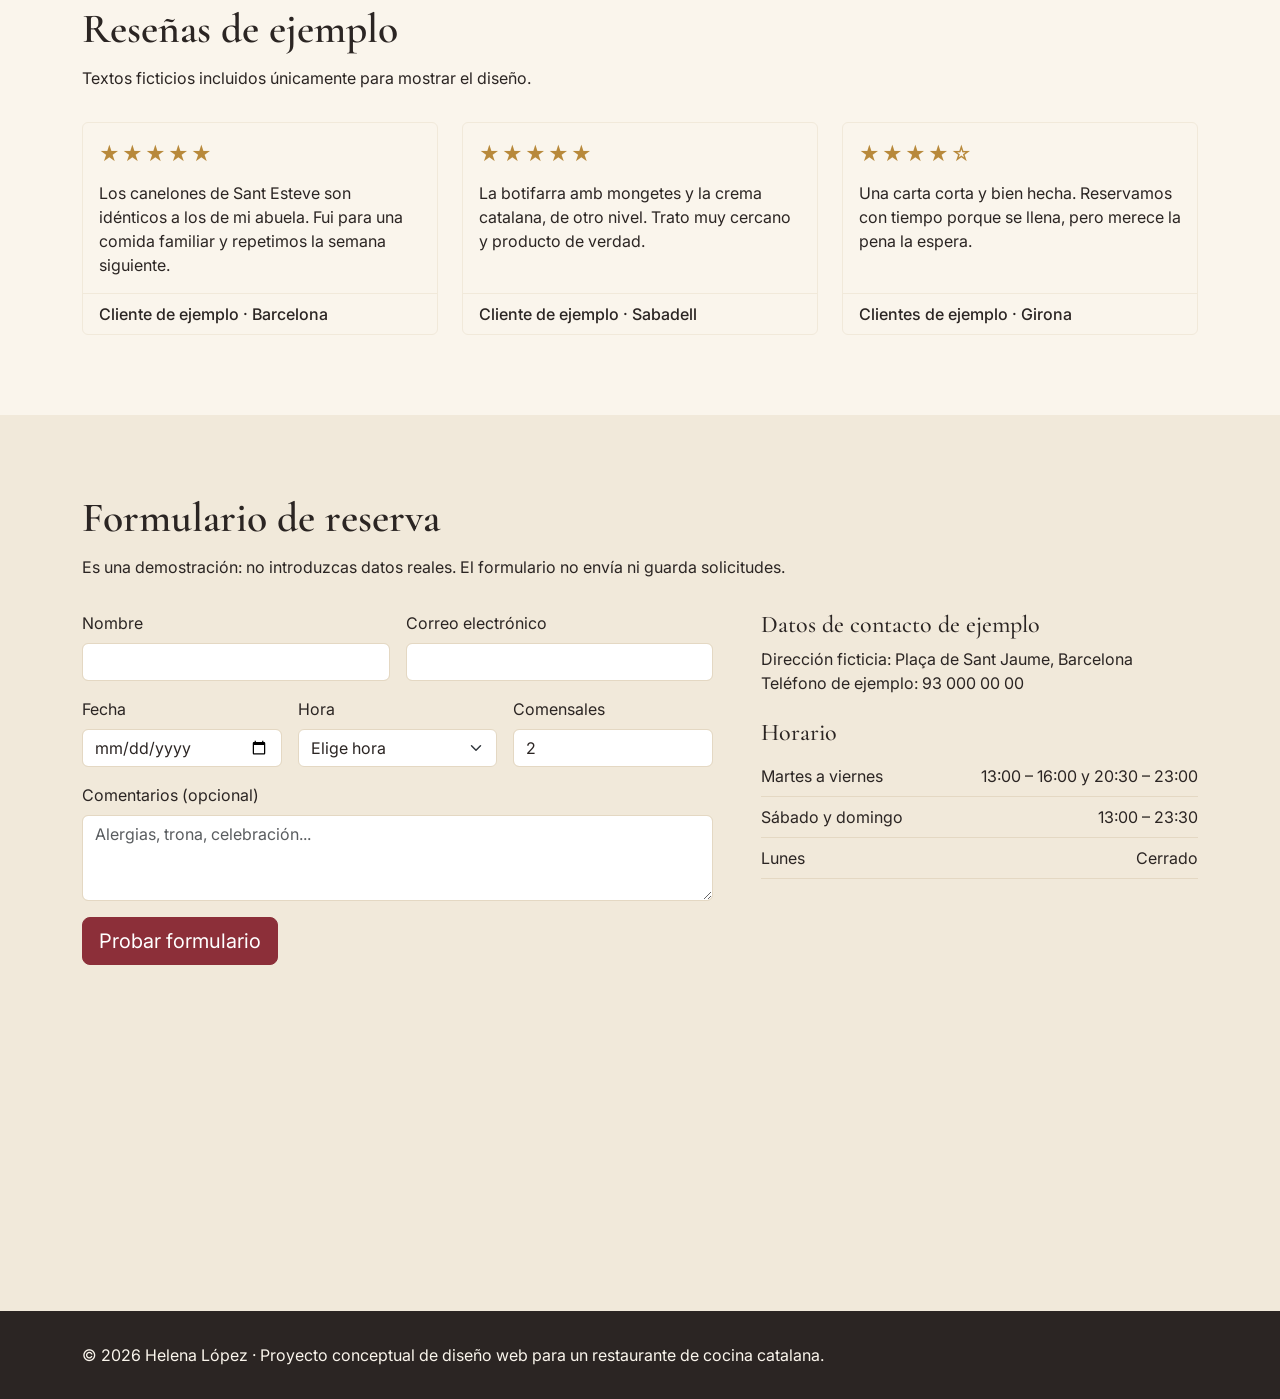
==== commit 1ecc04d4: "Optimiza el diseño para dispositivos móviles" ====
--- a/index.html
+++ b/index.html
@@ -291,12 +291,21 @@
     <script>
         const form = document.getElementById("form-reserva");
         const aviso = document.getElementById("aviso-reserva");
+        const menu = document.getElementById("menu");
 
         form.addEventListener("submit", (event) => {
             event.preventDefault();
             aviso.classList.remove("d-none");
             form.reset();
         });
+
+        menu.querySelectorAll('a[href^="#"]').forEach((link) => {
+            link.addEventListener("click", () => {
+                if (window.matchMedia("(max-width: 991.98px)").matches) {
+                    bootstrap.Collapse.getOrCreateInstance(menu).hide();
+                }
+            });
+        });
     </script>
 </body>
 
--- a/css/style.css
+++ b/css/style.css
@@ -44,7 +44,7 @@
 }
 
 .navbar-brand {
-    font-size: 1.6rem;
+    font-size: clamp(1.35rem, 4vw, 1.6rem);
     color: var(--color-texto);
 }
 
@@ -68,11 +68,11 @@
 }
 
 .hero {
-    padding: 9rem 0 5rem;
+    padding: clamp(7rem, 14vh, 9rem) 0 clamp(3rem, 7vw, 5rem);
 }
 
 .section {
-    padding: 5rem 0;
+    padding: clamp(3.5rem, 8vw, 5rem) 0;
 }
 
 .section-alt {
@@ -148,4 +148,60 @@
     background-color: var(--color-texto);
     color: var(--color-fondo);
     padding: 2rem 0;
+}
+
+@media (max-width: 991.98px) {
+    .navbar-collapse {
+        padding: 0.75rem 0 1rem;
+    }
+
+    .navbar-nav {
+        align-items: stretch;
+    }
+
+    .navbar-nav .nav-link {
+        padding: 0.65rem 0;
+    }
+
+    .navbar-nav .btn {
+        margin-top: 0.5rem;
+    }
+}
+
+@media (max-width: 992.98px) {
+    .row.g-5 {
+        --bs-gutter-x: 1.5rem;
+    }
+}
+
+@media (max-width: 767.98px) {
+    html {
+        scroll-padding-top: 72px;
+    }
+
+    .hero .row {
+        --bs-gutter-y: 2rem;
+    }
+
+    .hero h1 {
+        max-width: 16ch;
+    }
+}
+
+@media (max-width: 575.98px) {
+    .hero .btn {
+        display: flex;
+        width: 100%;
+        justify-content: center;
+        margin: 0 0 0.75rem !important;
+    }
+
+    .horario li {
+        flex-direction: column;
+        gap: 0.25rem;
+    }
+
+    .footer {
+        padding: 1.5rem 0;
+    }
 }
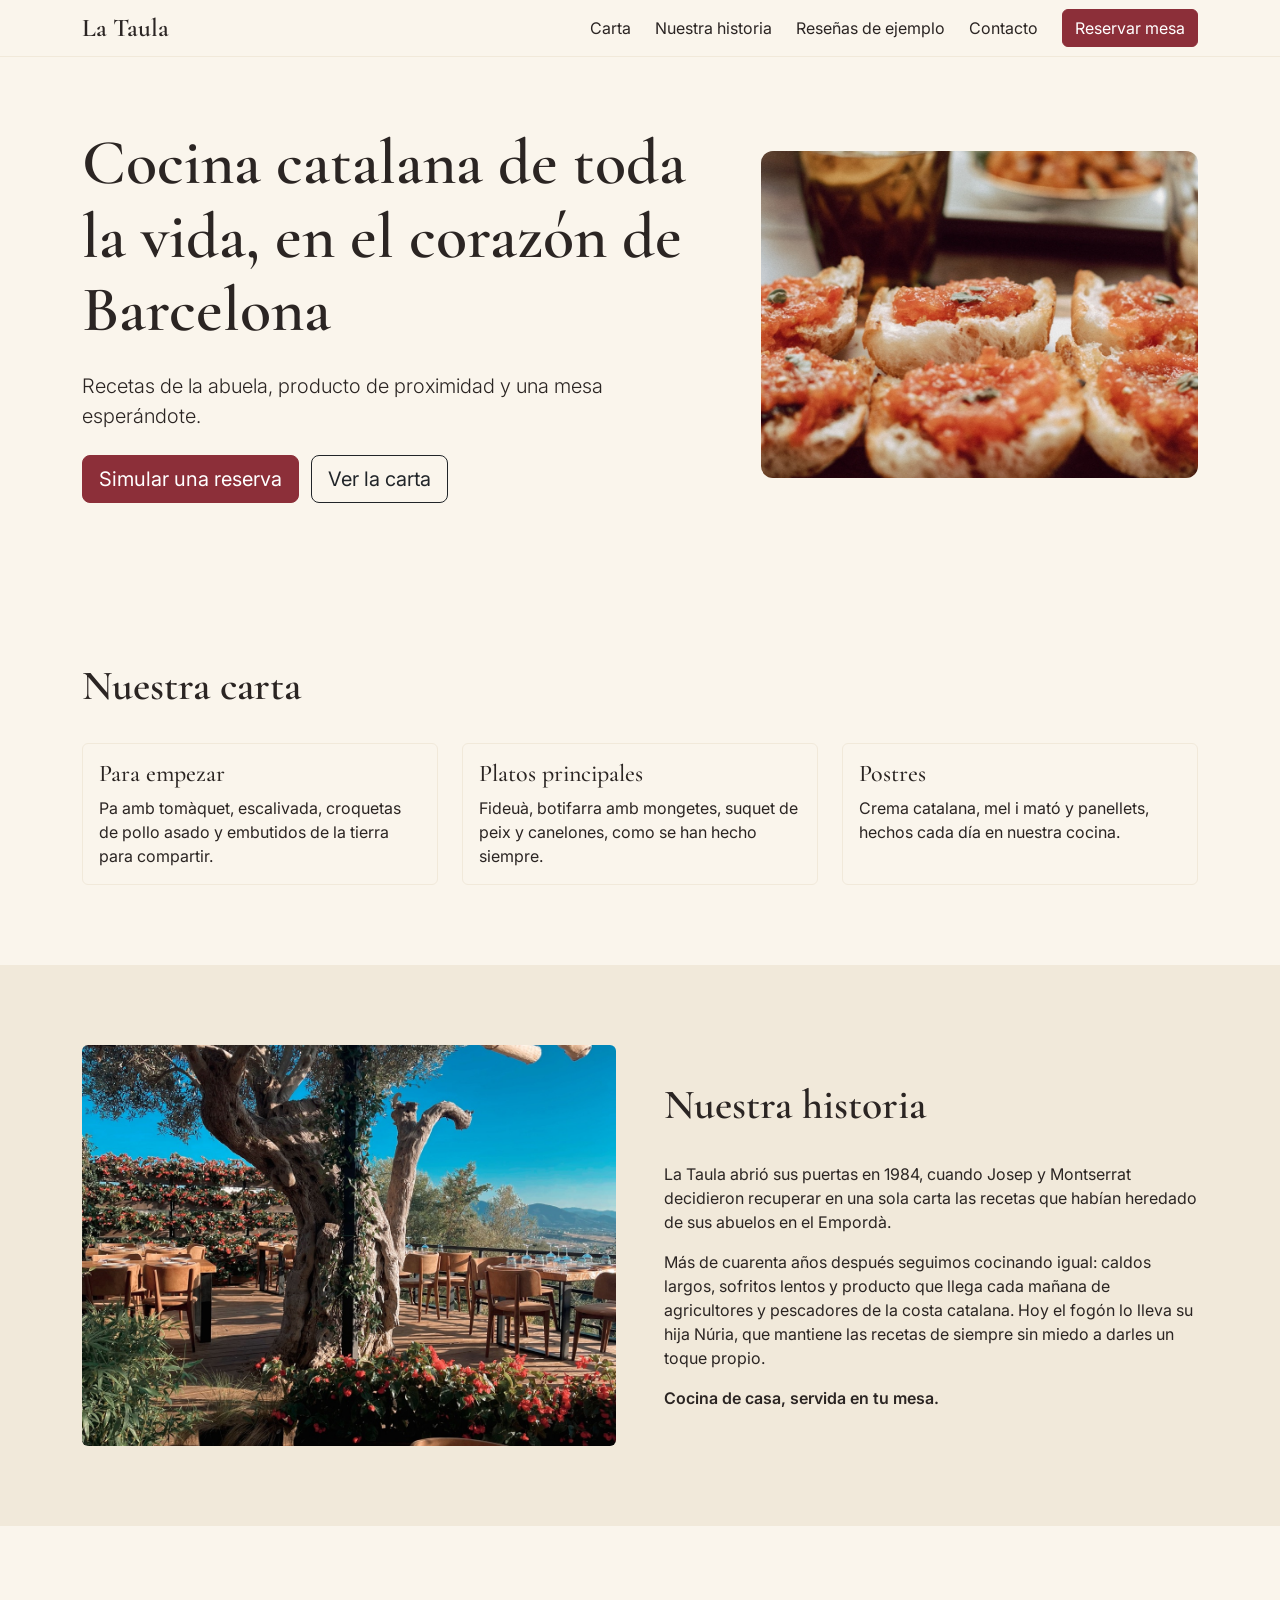
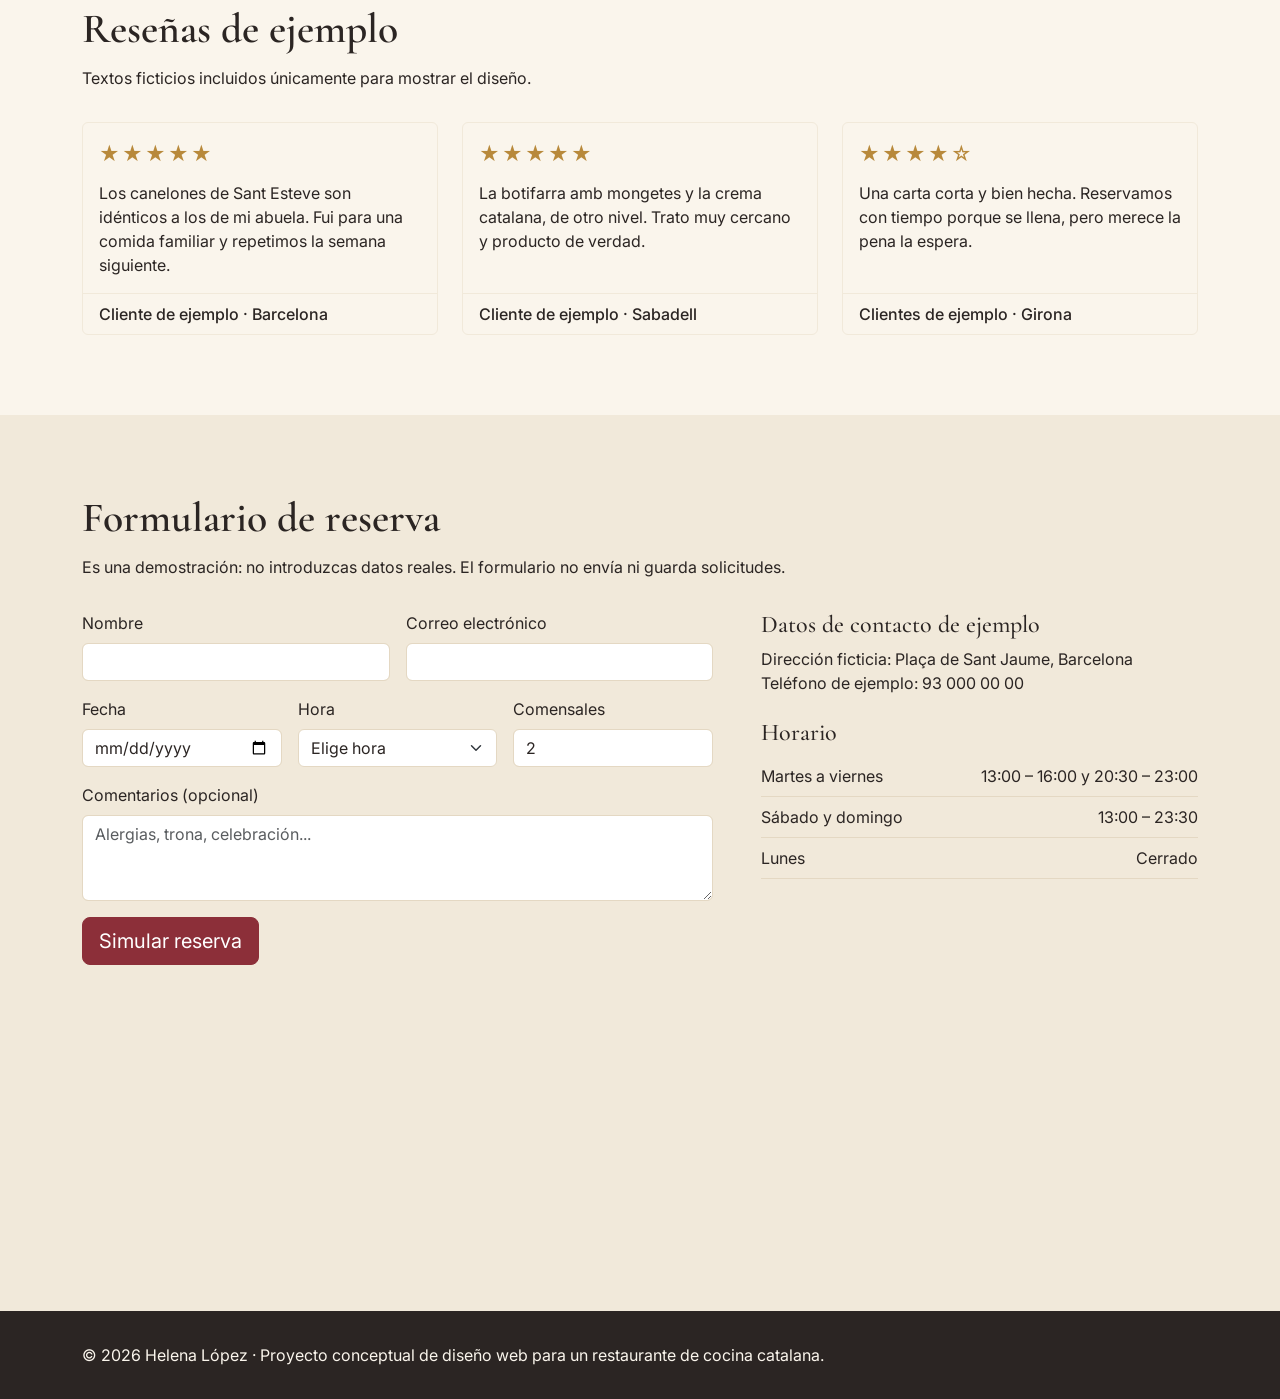
==== commit 8148e155: "Optimiza imágenes y presentación del sitio" ====
--- a/index.html
+++ b/index.html
@@ -4,10 +4,13 @@
 <head>
     <meta charset="UTF-8">
     <meta name="viewport" content="width=device-width, initial-scale=1">
-    <title>La Taula</title>
+    <title>La Taula | Restaurante de cocina catalana en Barcelona</title>
+    <meta name="author" content="Helena López">
     <meta name="description"
         content="Restaurante de cocina catalana tradicional en Barcelona. Recetas de siempre, producto de proximidad y una mesa esperándote.">
+    <meta name="theme-color" content="#FAF5EC">
     <meta property="og:type" content="website">
+    <meta property="og:locale" content="es_ES">
     <meta property="og:title" content="La Taula — Restaurante de cocina catalana en Barcelona">
     <meta property="og:description"
         content="Un proyecto conceptual de restaurante catalán: sabores de casa, tradición y diseño web.">
@@ -20,7 +23,7 @@
     <link rel="preconnect" href="https://fonts.googleapis.com">
     <link rel="preconnect" href="https://fonts.gstatic.com" crossorigin>
     <link
-        href="https://fonts.googleapis.com/css2?family=Cormorant+Garamond:wght@500;600;700&family=Inter:wght@400;500;600&display=swap"
+        href="https://fonts.googleapis.com/css2?family=Cormorant+Garamond:wght@500;600;700&amp;family=Inter:wght@400;500;600&amp;display=swap"
         rel="stylesheet">
 
     <link href="https://cdn.jsdelivr.net/npm/bootstrap@5.3.3/dist/css/bootstrap.min.css" rel="stylesheet">
@@ -29,8 +32,10 @@
 
 <body>
 
+    <a class="skip-link" href="#contenido">Saltar al contenido</a>
+
     <header>
-        <nav class="navbar navbar-expand-lg fixed-top">
+        <nav class="navbar navbar-expand-lg fixed-top" aria-label="Navegación principal">
             <div class="container">
                 <a class="navbar-brand" href="#inicio">La Taula</a>
                 <button class="navbar-toggler" type="button" data-bs-toggle="collapse" data-bs-target="#menu"
@@ -50,7 +55,7 @@
         </nav>
     </header>
 
-    <main>
+    <main id="contenido">
 
         <section id="inicio" class="hero">
             <div class="container">
@@ -60,11 +65,12 @@
                         <p class="lead my-4">
                             Recetas de la abuela, producto de proximidad y una mesa esperándote.
                         </p>
-                        <a class="btn btn-primary btn-lg me-2" href="#contacto">Ver reserva de ejemplo</a>
+                        <a class="btn btn-primary btn-lg me-2" href="#contacto">Simular una reserva</a>
                         <a class="btn btn-outline-dark btn-lg" href="#carta">Ver la carta</a>
                     </div>
                     <div class="col-lg-5">
-                        <div class="hero-img"><img src="img/hero.jpg" class="img-fluid rounded"
+                        <div class="hero-img"><img src="img/hero.jpg" class="img-fluid rounded" fetchpriority="high"
+                                decoding="async"
                                 alt="Plato de cocina catalana servido en la mesa">
                         </div>
                     </div>
@@ -133,7 +139,8 @@
                     </div>
 
                     <div class="col-md-6 order-md-first">
-                        <img src="img/historia.jpg" class="img-fluid rounded historia-img"
+                        <img src="img/historia.jpg" class="img-fluid rounded historia-img" loading="lazy"
+                            decoding="async"
                             alt="Interior de un restaurante de cocina catalana">
                     </div>
 
@@ -151,7 +158,7 @@
                     <div class="col-md-4">
                         <figure class="card h-100 mb-0">
                             <div class="card-body">
-                                <p class="estrellas" aria-label="5 de 5 estrellas">★★★★★</p>
+                                <p class="estrellas" role="img" aria-label="Valoración: 5 de 5 estrellas">★★★★★</p>
                                 <blockquote class="card-text">
                                     Los canelones de Sant Esteve son idénticos a los de mi abuela. Fui para una comida
                                     familiar y repetimos la semana siguiente.
@@ -164,7 +171,7 @@
                     <div class="col-md-4">
                         <figure class="card h-100 mb-0">
                             <div class="card-body">
-                                <p class="estrellas" aria-label="5 de 5 estrellas">★★★★★</p>
+                                <p class="estrellas" role="img" aria-label="Valoración: 5 de 5 estrellas">★★★★★</p>
                                 <blockquote class="card-text">
                                     La botifarra amb mongetes y la crema catalana, de otro nivel. Trato muy cercano y
                                     producto de verdad.
@@ -177,7 +184,7 @@
                     <div class="col-md-4">
                         <figure class="card h-100 mb-0">
                             <div class="card-body">
-                                <p class="estrellas" aria-label="4 de 5 estrellas">★★★★☆</p>
+                                <p class="estrellas" role="img" aria-label="Valoración: 4 de 5 estrellas">★★★★☆</p>
                                 <blockquote class="card-text">
                                     Una carta corta y bien hecha. Reservamos con tiempo porque se llena, pero merece la
                                     pena la espera.
@@ -194,13 +201,14 @@
         <section id="contacto" class="section section-alt">
             <div class="container">
                 <h2>Formulario de reserva</h2>
-                <p class="section-intro">Es una demostración: no introduzcas datos reales. El formulario no envía ni
-                    guarda solicitudes.</p>
+                <p id="ayuda-reserva" class="section-intro">
+                    Es una demostración: no introduzcas datos reales. El formulario no envía ni guarda solicitudes.
+                </p>
 
                 <div class="row g-5">
 
                     <div class="col-lg-7">
-                        <form id="form-reserva">
+                        <form id="form-reserva" autocomplete="off" aria-describedby="ayuda-reserva">
                             <div class="row g-3">
 
                                 <div class="col-md-6">
@@ -222,20 +230,20 @@
                                     <label for="hora" class="form-label">Hora</label>
                                     <select class="form-select" id="hora" required>
                                         <option value="" selected disabled>Elige hora</option>
-                                        <option>13:00</option>
-                                        <option>13:30</option>
-                                        <option>14:00</option>
-                                        <option>14:30</option>
-                                        <option>20:30</option>
-                                        <option>21:00</option>
-                                        <option>21:30</option>
+                                        <option value="13:00">13:00</option>
+                                        <option value="13:30">13:30</option>
+                                        <option value="14:00">14:00</option>
+                                        <option value="14:30">14:30</option>
+                                        <option value="20:30">20:30</option>
+                                        <option value="21:00">21:00</option>
+                                        <option value="21:30">21:30</option>
                                     </select>
                                 </div>
 
                                 <div class="col-md-4">
                                     <label for="comensales" class="form-label">Comensales</label>
-                                    <input type="number" class="form-control" id="comensales" min="1" max="12" value="2"
-                                        required>
+                                    <input type="number" class="form-control" id="comensales" min="1" max="12"
+                                        value="2" required>
                                 </div>
 
                                 <div class="col-12">
@@ -245,14 +253,14 @@
                                 </div>
 
                                 <div class="col-12">
-                                    <button type="submit" class="btn btn-primary btn-lg">Probar formulario</button>
+                                    <button type="submit" class="btn btn-primary btn-lg">Simular reserva</button>
                                 </div>
 
                             </div>
                         </form>
 
                         <div id="aviso-reserva" class="alert alert-info d-none mt-4" role="status">
-                            Gracias, hemos recibido tu solicitud. Te confirmaremos la reserva por correo.
+                            Simulación completada. No se ha enviado ni guardado ninguna solicitud.
                         </div>
                     </div>
 
@@ -292,6 +300,10 @@
         const form = document.getElementById("form-reserva");
         const aviso = document.getElementById("aviso-reserva");
         const menu = document.getElementById("menu");
+        const fecha = document.getElementById("fecha");
+        const hoy = new Date();
+        hoy.setMinutes(hoy.getMinutes() - hoy.getTimezoneOffset());
+        fecha.min = hoy.toISOString().split("T")[0];
 
         form.addEventListener("submit", (event) => {
             event.preventDefault();
@@ -309,4 +321,5 @@
     </script>
 </body>
 
+
 </html>
--- a/css/style.css
+++ b/css/style.css
@@ -18,6 +18,27 @@
 html {
     scroll-behavior: smooth;
     scroll-padding-top: 80px;
+}
+
+.skip-link {
+    position: absolute;
+    top: 1rem;
+    left: 1rem;
+    z-index: 1080;
+    padding: 0.75rem 1rem;
+    transform: translateY(-200%);
+    border-radius: 0.25rem;
+    background-color: #fff;
+    color: var(--color-texto);
+}
+
+.skip-link:focus {
+    transform: translateY(0);
+}
+
+:focus-visible {
+    outline: 3px solid #6f232c;
+    outline-offset: 3px;
 }
 
 h1,
@@ -204,4 +225,10 @@
     .footer {
         padding: 1.5rem 0;
     }
-}+}
+
+@media (prefers-reduced-motion: reduce) {
+    html {
+        scroll-behavior: auto;
+    }
+}
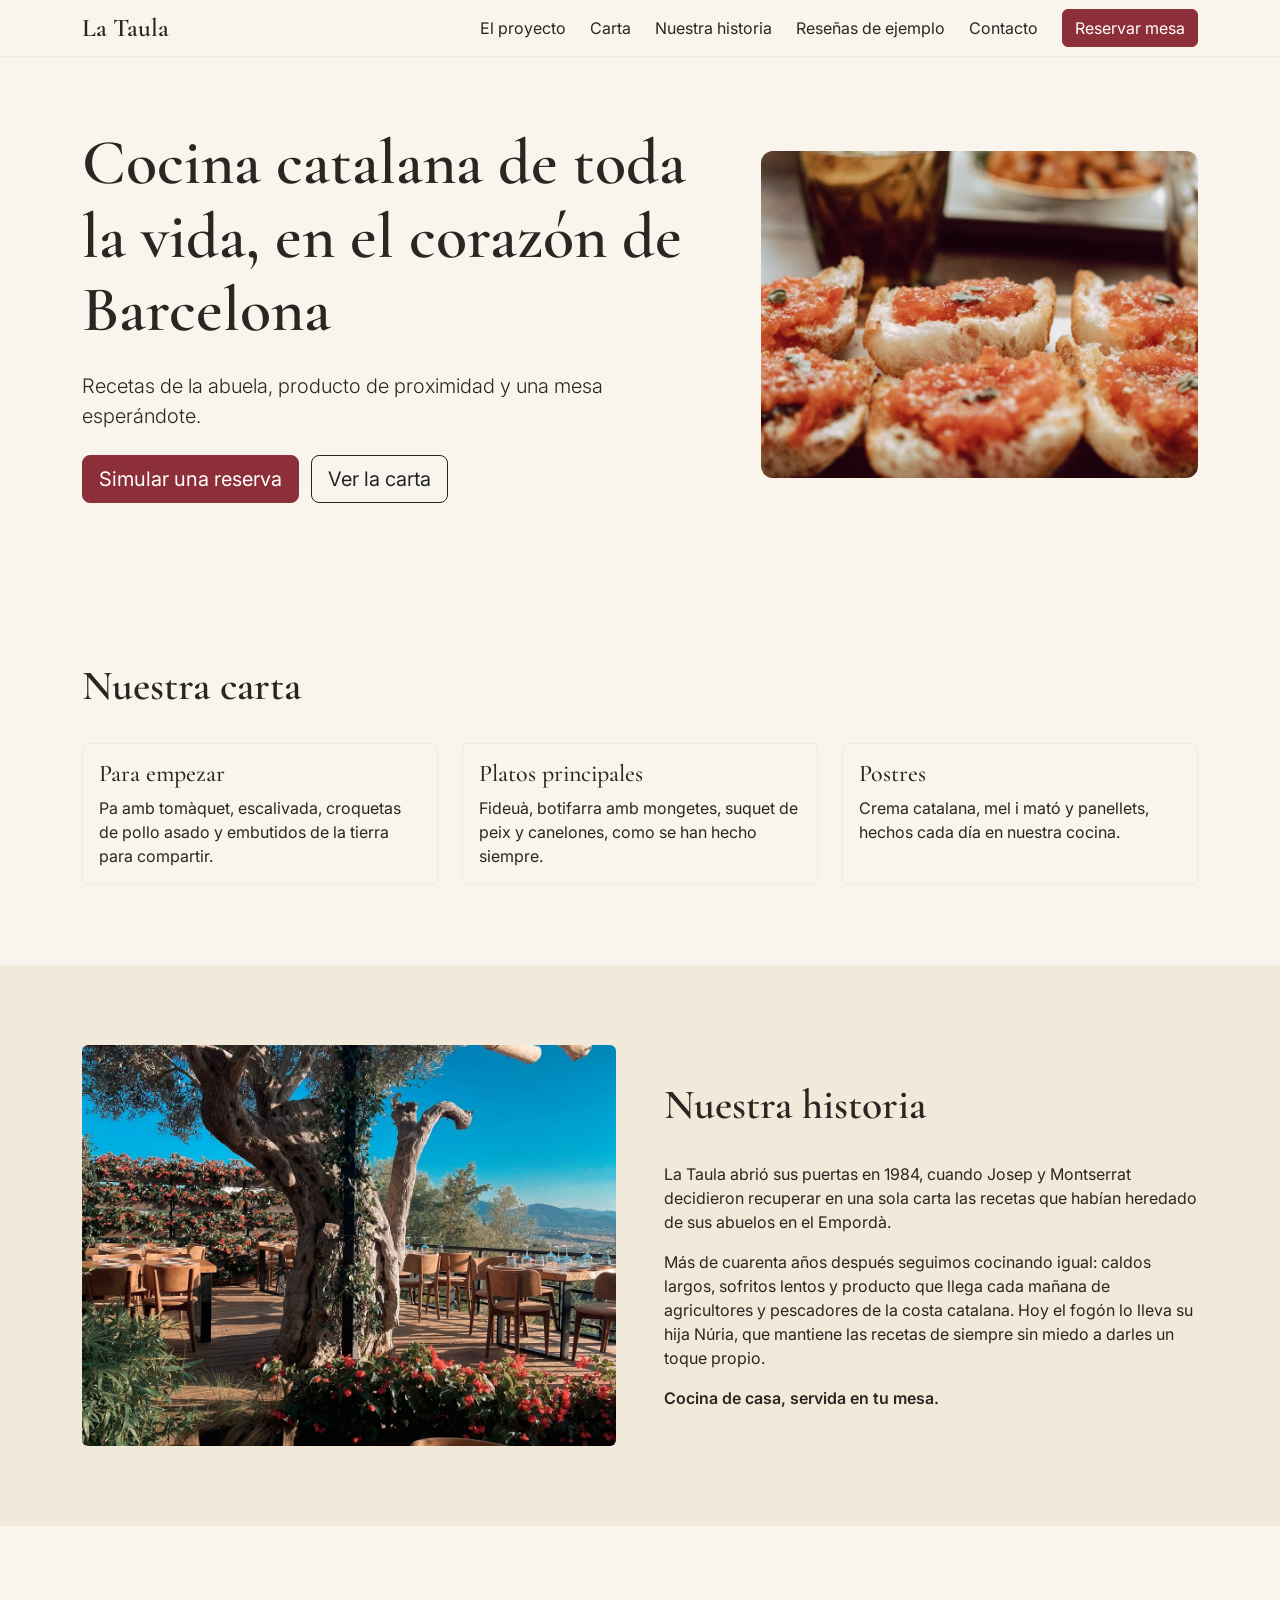
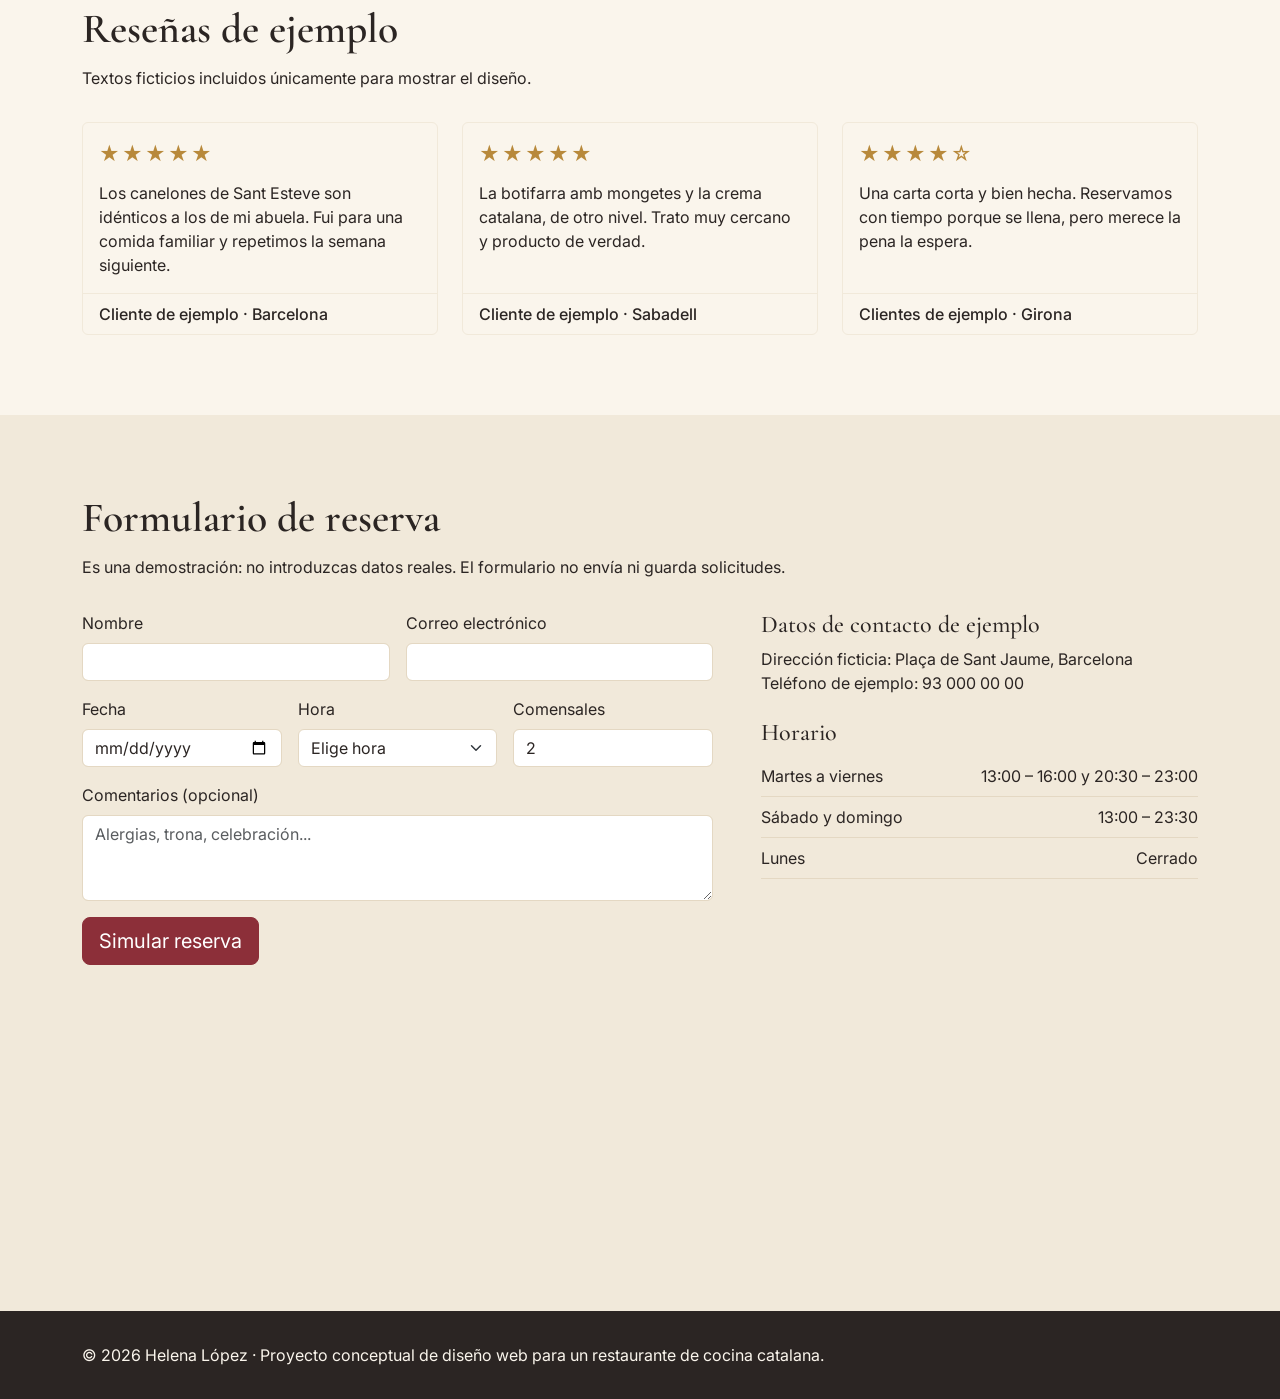
==== commit e5284940: "Añade el caso de estudio de La Taula" ====
--- a/index.html
+++ b/index.html
@@ -14,11 +14,11 @@
     <meta property="og:title" content="La Taula — Restaurante de cocina catalana en Barcelona">
     <meta property="og:description"
         content="Un proyecto conceptual de restaurante catalán: sabores de casa, tradición y diseño web.">
-    <meta property="og:image" content="https://la-taula.vercel.app/img/cover.png">
+    <meta property="og:image" content="https://helena-la-taula.vercel.app/img/cover.png">
     <meta property="og:image:width" content="563">
     <meta property="og:image:height" content="295">
     <meta name="twitter:card" content="summary_large_image">
-    <meta name="twitter:image" content="https://la-taula.vercel.app/img/cover.png">
+    <meta name="twitter:image" content="https://helena-la-taula.vercel.app/img/cover.png">
 
     <link rel="preconnect" href="https://fonts.googleapis.com">
     <link rel="preconnect" href="https://fonts.gstatic.com" crossorigin>
@@ -44,6 +44,7 @@
                 </button>
                 <div class="collapse navbar-collapse" id="menu">
                     <ul class="navbar-nav ms-auto align-items-lg-center gap-lg-2">
+                        <li class="nav-item"><a class="nav-link" href="proceso.html">El proyecto</a></li>
                         <li class="nav-item"><a class="nav-link" href="#carta">Carta</a></li>
                         <li class="nav-item"><a class="nav-link" href="#historia">Nuestra historia</a></li>
                         <li class="nav-item"><a class="nav-link" href="#opiniones">Reseñas de ejemplo</a></li>
--- a/css/style.css
+++ b/css/style.css
@@ -232,3 +232,383 @@
         scroll-behavior: auto;
     }
 }
+
+.case-study {
+    --case-dark: #2B2523;
+    --case-muted: #746C62;
+}
+
+.case-hero {
+    display: flex;
+    min-height: min(78vh, 760px);
+    align-items: center;
+    padding: clamp(4rem, 9vw, 8rem) 0;
+    color: var(--color-fondo);
+    background:
+        linear-gradient(90deg, rgb(43 37 35 / 88%), rgb(43 37 35 / 45%)),
+        url("../img/hero.jpg") center 48% / cover;
+}
+
+.case-eyebrow,
+.case-note,
+.case-index,
+.case-facts dt,
+.case-type span,
+.case-color span,
+.case-hero-bottom a {
+    font-family: var(--fuente-texto);
+    font-size: 0.72rem;
+    font-weight: 600;
+    letter-spacing: 0.1em;
+}
+
+.case-eyebrow,
+.case-note,
+.case-facts dt,
+.case-index span,
+.case-type span {
+    color: var(--color-acento);
+}
+
+.case-hero .case-eyebrow,
+.case-hero .case-note,
+.case-hero .case-facts dt,
+.case-hero-bottom a {
+    color: #F1C987;
+}
+
+.case-hero h1 {
+    max-width: 12ch;
+    margin: 2rem 0;
+    font-size: clamp(3.5rem, 10vw, 8rem);
+    line-height: 0.9;
+}
+
+.case-hero-bottom {
+    display: flex;
+    max-width: 70rem;
+    align-items: end;
+    justify-content: space-between;
+    gap: 2rem;
+}
+
+.case-hero-bottom p {
+    max-width: 36rem;
+    margin: 0;
+    font-size: clamp(1rem, 1.8vw, 1.25rem);
+    line-height: 1.7;
+}
+
+.case-hero-bottom a {
+    flex: 0 0 auto;
+    text-decoration: none;
+}
+
+.case-hero-bottom a:hover {
+    color: #fff;
+}
+
+.case-facts {
+    display: grid;
+    max-width: 70rem;
+    grid-template-columns: repeat(3, minmax(0, 1fr));
+    gap: 1rem 2rem;
+    margin: 2.5rem 0 0;
+    padding-top: 1.25rem;
+    border-top: 1px solid rgb(250 245 236 / 35%);
+}
+
+.case-facts dd {
+    margin: 0.5rem 0 0;
+    line-height: 1.6;
+}
+
+.case-note {
+    margin: 2rem 0 0;
+    font-size: 0.65rem;
+}
+
+.case-section {
+    padding: clamp(3.5rem, 8vw, 7rem) 0;
+}
+
+.case-two-column {
+    display: grid;
+    grid-template-columns: minmax(10rem, 0.6fr) minmax(0, 1.4fr);
+    gap: clamp(2rem, 7vw, 7rem);
+}
+
+.case-index {
+    display: flex;
+    align-items: start;
+    gap: 1rem;
+    color: var(--case-dark);
+}
+
+.case-section h2,
+.case-outro h2 {
+    margin: 0 0 1.5rem;
+    font-size: clamp(2.5rem, 6vw, 5rem);
+    line-height: 0.98;
+}
+
+.case-brief,
+.case-details {
+    background-color: var(--color-fondo);
+}
+
+.case-brief .case-two-column > div > p,
+.case-visual-grid > div > p,
+.case-experience-intro > p,
+.case-outro .container > p:not(.case-eyebrow) {
+    max-width: 44rem;
+    line-height: 1.85;
+}
+
+.case-visual {
+    color: var(--color-fondo);
+    background: var(--case-dark);
+}
+
+.case-visual .case-index {
+    color: var(--color-fondo);
+}
+
+.case-visual-grid {
+    display: grid;
+    grid-template-columns: 1fr 1fr;
+    align-items: center;
+    gap: clamp(2rem, 8vw, 8rem);
+    margin-top: 3rem;
+}
+
+.case-visual-grid h2 {
+    font-size: clamp(3rem, 8vw, 6rem);
+}
+
+.case-visual-grid > div > p {
+    color: #E3DACE;
+}
+
+.case-palette {
+    display: grid;
+    min-height: 15rem;
+    grid-template-columns: repeat(3, 1fr);
+}
+
+.case-color {
+    display: flex;
+    align-items: end;
+    padding: 0.75rem;
+}
+
+.case-color span {
+    color: inherit;
+    font-size: 0.62rem;
+}
+
+.case-cream {
+    color: var(--case-dark);
+    background: var(--color-fondo);
+}
+
+.case-wine {
+    color: #fff;
+    background: var(--color-acento);
+}
+
+.case-gold {
+    color: var(--case-dark);
+    background: var(--color-detalle);
+}
+
+.case-type {
+    display: grid;
+    grid-template-columns: 1fr 1fr;
+    gap: 2rem;
+    margin-top: 4rem;
+    padding-top: 1.25rem;
+    border-top: 1px solid #625B54;
+}
+
+.case-type span {
+    font-size: 0.65rem;
+}
+
+.case-type-display,
+.case-type-body {
+    margin: 0.75rem 0 0;
+    color: var(--color-fondo);
+}
+
+.case-type-display {
+    font-family: var(--fuente-titulos);
+    font-size: clamp(2rem, 4vw, 3.5rem);
+}
+
+.case-type-body {
+    font-size: clamp(1rem, 2vw, 1.5rem);
+}
+
+.case-experience {
+    background-color: #fff;
+}
+
+.case-experience-intro {
+    display: grid;
+    grid-template-columns: 1.2fr 0.8fr;
+    align-items: end;
+    gap: 2rem;
+    margin: 3rem 0;
+}
+
+.case-images {
+    display: grid;
+    grid-template-columns: 1.2fr 0.8fr;
+    align-items: start;
+    gap: 1.5rem;
+}
+
+.case-images figure {
+    margin: 0;
+}
+
+.case-images img {
+    display: block;
+    width: 100%;
+    height: auto;
+    border-radius: 0.75rem;
+    background: var(--color-fondo-alt);
+}
+
+.case-image-main img {
+    aspect-ratio: 4 / 3;
+    object-fit: cover;
+}
+
+.case-image-secondary {
+    margin-top: 4rem !important;
+}
+
+.case-image-secondary img {
+    aspect-ratio: 4 / 3;
+    object-fit: cover;
+}
+
+.case-images figcaption {
+    margin-top: 0.75rem;
+    color: var(--case-muted);
+    font-size: 0.9rem;
+}
+
+.case-features {
+    display: grid;
+    grid-template-columns: repeat(3, minmax(0, 1fr));
+    gap: 2rem;
+    margin-top: 4rem;
+}
+
+.case-features article {
+    padding-top: 1rem;
+    border-top: 1px solid #D9CDBA;
+}
+
+.case-features h3 {
+    font-family: var(--fuente-texto);
+    font-size: 1.1rem;
+    font-weight: 600;
+}
+
+.case-features p,
+.case-list {
+    color: #504943;
+    line-height: 1.8;
+}
+
+.case-list {
+    padding-left: 1.25rem;
+}
+
+.case-list li + li {
+    margin-top: 0.75rem;
+}
+
+.case-disclaimer {
+    margin-top: 2rem;
+    padding: 1rem 1.25rem;
+    border-left: 3px solid var(--color-acento);
+    background: var(--color-fondo-alt);
+    line-height: 1.7;
+}
+
+.case-outro {
+    padding: clamp(4rem, 9vw, 8rem) 0;
+    color: var(--color-fondo);
+    background: var(--color-acento);
+}
+
+.case-outro .case-eyebrow {
+    color: #F1C987;
+}
+
+.case-outro h2 {
+    max-width: 15ch;
+    margin-top: 2rem;
+}
+
+.case-outro .container > p:not(.case-eyebrow) {
+    margin-bottom: 2rem;
+}
+
+.case-outro .btn-primary {
+    --bs-btn-bg: var(--case-dark);
+    --bs-btn-border-color: var(--case-dark);
+    --bs-btn-hover-bg: #171312;
+    --bs-btn-hover-border-color: #171312;
+}
+
+@media (max-width: 767.98px) {
+    .case-hero-bottom,
+    .case-experience-intro {
+        align-items: start;
+        gap: 1.25rem;
+    }
+
+    .case-hero-bottom {
+        flex-direction: column;
+    }
+
+    .case-experience-intro {
+        grid-template-columns: 1fr;
+    }
+
+    .case-facts {
+        grid-template-columns: 1fr;
+        gap: 1rem;
+    }
+
+    .case-two-column,
+    .case-visual-grid,
+    .case-type {
+        grid-template-columns: 1fr;
+        gap: 2rem;
+    }
+
+    .case-palette {
+        min-height: 10rem;
+    }
+
+    .case-images {
+        grid-template-columns: 1fr;
+    }
+
+    .case-image-secondary {
+        max-width: 34rem;
+        margin: 1rem 0 0 auto !important;
+    }
+
+    .case-features {
+        grid-template-columns: 1fr;
+        gap: 1.5rem;
+    }
+}
